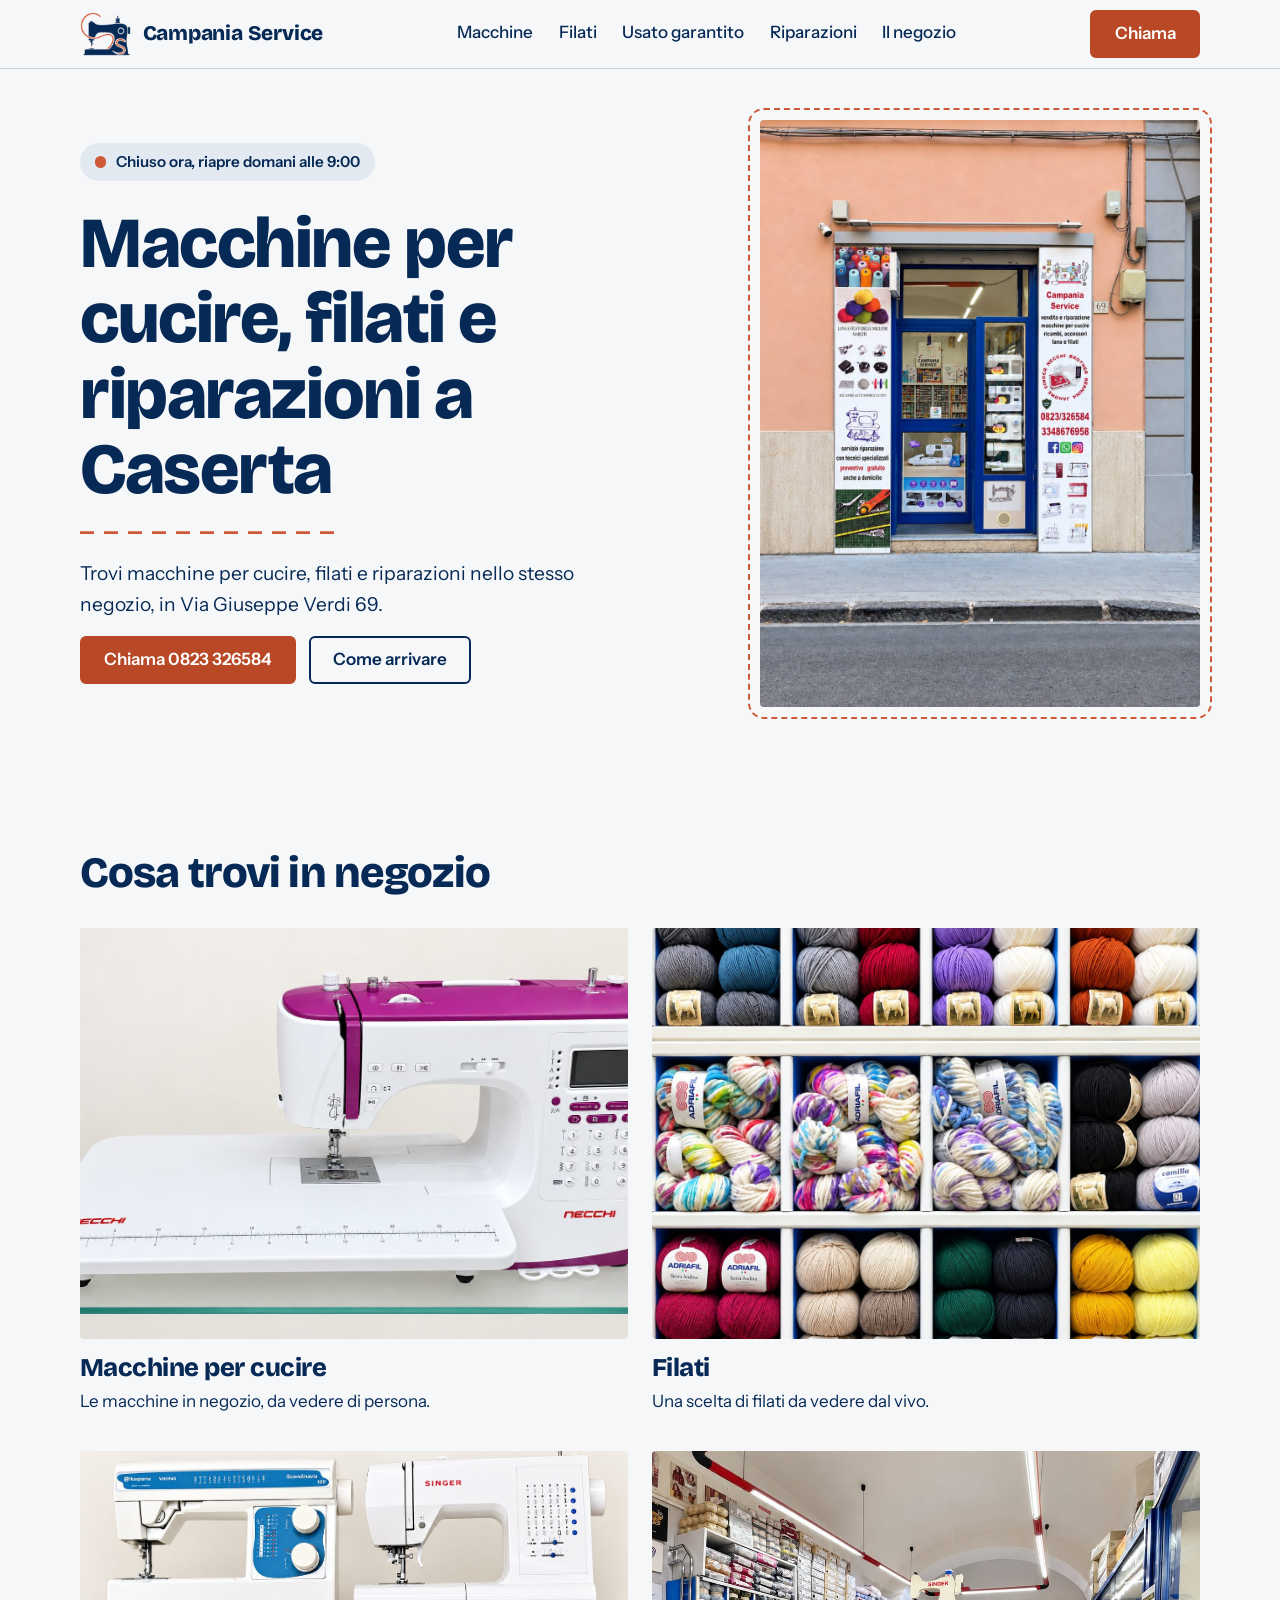
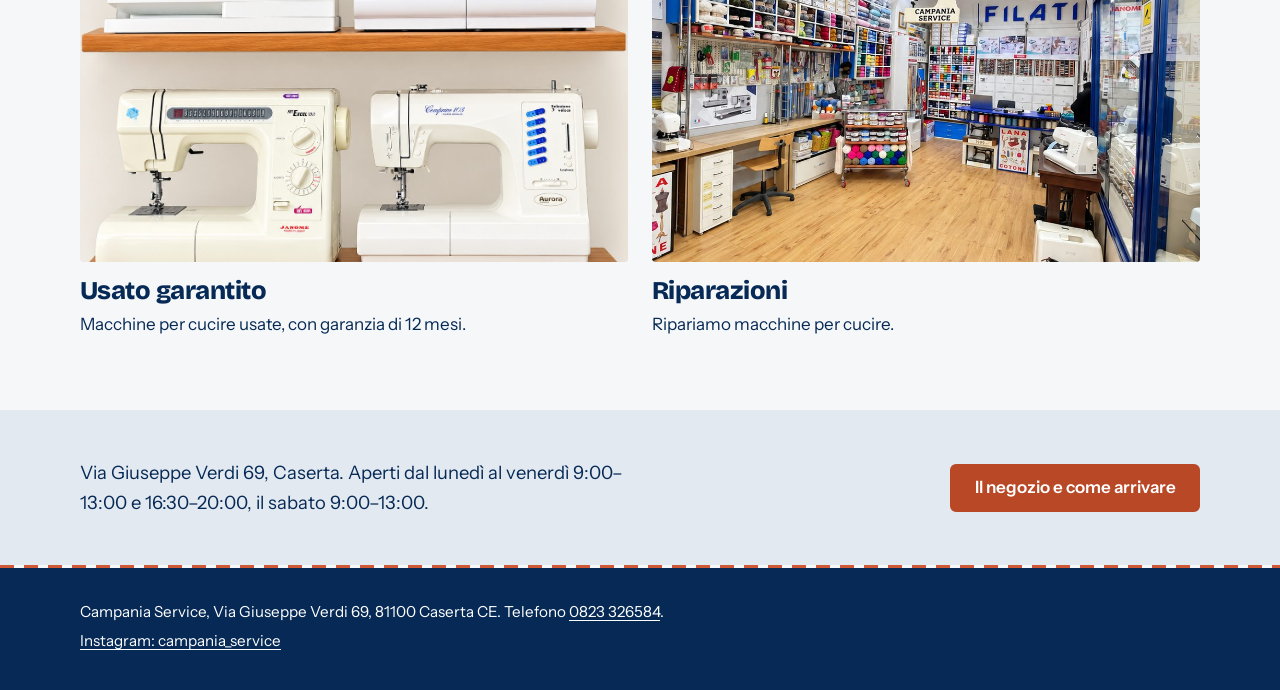
==== index.html @ 892f2e1d "Add files via upload" ====
<!DOCTYPE html>
<html lang="it">
<head>
<meta charset="utf-8">
<meta name="viewport" content="width=device-width, initial-scale=1">
<title>Campania Service | Macchine per cucire, filati e riparazioni a Caserta</title>
<meta name="description" content="Campania Service a Caserta: macchine per cucire, usato garantito, filati e riparazioni. Via Giuseppe Verdi 69. Telefono 0823 326584.">
<meta property="og:type" content="website">
<meta property="og:locale" content="it_IT">
<meta property="og:title" content="Campania Service | Macchine per cucire, filati e riparazioni a Caserta">
<meta property="og:description" content="Macchine per cucire, usato garantito, filati e riparazioni in Via Giuseppe Verdi 69, Caserta.">
<meta name="theme-color" content="#062A55">
<link rel="icon" type="image/png" href="images/favicon.png">
<link rel="apple-touch-icon" href="images/apple-touch-icon.png">
<link rel="preconnect" href="https://fonts.googleapis.com">
<link rel="preconnect" href="https://fonts.gstatic.com" crossorigin>
<link href="https://fonts.googleapis.com/css2?family=Bricolage+Grotesque:opsz,wght@12..96,600;12..96,800&family=Instrument+Sans:wght@400;500;600&display=swap" rel="stylesheet">
<link rel="stylesheet" href="style.css">
<script type="application/ld+json">
{
  "@context": "https://schema.org",
  "@type": "LocalBusiness",
  "name": "Campania Service",
  "description": "Negozio di macchine per cucire, usato garantito, filati e riparazioni a Caserta.",
  "telephone": "+390823326584",
  "address": {
    "@type": "PostalAddress",
    "streetAddress": "Via Giuseppe Verdi, 69",
    "postalCode": "81100",
    "addressLocality": "Caserta",
    "addressRegion": "CE",
    "addressCountry": "IT"
  },
  "sameAs": ["https://instagram.com/campania_service"],
  "openingHoursSpecification": [
    {"@type": "OpeningHoursSpecification", "dayOfWeek": ["Monday","Tuesday","Wednesday","Thursday","Friday"], "opens": "09:00", "closes": "13:00"},
    {"@type": "OpeningHoursSpecification", "dayOfWeek": ["Monday","Tuesday","Wednesday","Thursday","Friday"], "opens": "16:30", "closes": "20:00"},
    {"@type": "OpeningHoursSpecification", "dayOfWeek": "Saturday", "opens": "09:00", "closes": "13:00"}
  ]
}
</script>
</head>

<body>
<a class="skip" href="#contenuto">Vai al contenuto</a>

<header>
  <div class="wrap bar">
    <a class="brand" href="index.html"><img class="brand-mark" src="images/logo-simbolo-header.png" alt="" width="140" height="120"><span>Campania Service</span></a>
    <nav aria-label="Menu principale">
      <a href="macchine.html">Macchine</a>
      <a href="filati.html">Filati</a>
      <a href="usato-garantito.html">Usato garantito</a>
      <a href="riparazioni.html">Riparazioni</a>
      <a href="il-negozio.html">Il negozio</a>
    </nav>
    <a class="btn primary" href="tel:+390823326584">Chiama</a>
  </div>
</header>

<main id="contenuto">

  <section class="hero">
    <div class="wrap">
      <div>
        <p class="status" id="status" data-state="unknown">Controllo gli orari</p>
        <h1>Macchine per cucire, filati e riparazioni a Caserta</h1>
        <div class="stitch draw" aria-hidden="true"></div>
        <p class="lead">Trovi macchine per cucire, filati e riparazioni nello stesso negozio, in Via Giuseppe Verdi 69.</p>
        <div class="btns">
          <a class="btn primary" href="tel:+390823326584">Chiama 0823 326584</a>
          <a class="btn" href="https://www.google.com/maps/search/?api=1&query=Campania%20Service%20Via%20Giuseppe%20Verdi%2069%2081100%20Caserta%20CE" target="_blank" rel="noopener">Come arrivare</a>
        </div>
      </div>
      <div class="frame">
        <img src="images/facciata.jpg" alt="Facciata del negozio Campania Service in Via Giuseppe Verdi 69, a Caserta" width="1050" height="1400" fetchpriority="high">
      </div>
    </div>
  </section>

  <section class="home-sec">
    <div class="wrap">
      <h2>Cosa trovi in negozio</h2>
      <div class="tiles">
        <a class="tile" href="macchine.html">
          <span class="frame"><img src="images/macchine-1.jpg" alt="Macchina per cucire Necchi viola" width="1400" height="883" loading="lazy"></span>
          <h3>Macchine per cucire</h3>
          <p>Le macchine in negozio, da vedere di persona.</p>
        </a>
        <a class="tile" href="filati.html">
          <span class="frame"><img src="images/filati-1.jpg" alt="Gomitoli di lana colorati" width="1254" height="1254" loading="lazy"></span>
          <h3>Filati</h3>
          <p>Una scelta di filati da vedere dal vivo.</p>
        </a>
        <a class="tile" href="usato-garantito.html">
          <span class="frame"><img src="images/usato-1.jpg" alt="Macchine per cucire usate garantite" width="1289" height="1221" loading="lazy"></span>
          <h3>Usato garantito</h3>
          <p>Macchine per cucire usate, con garanzia di 12 mesi.</p>
        </a>
        <a class="tile" href="riparazioni.html">
          <span class="frame"><img src="images/interno-1.jpg" alt="Interno del negozio" width="1050" height="1400" style="object-position:center 45%" loading="lazy"></span>
          <h3>Riparazioni</h3>
          <p>Ripariamo macchine per cucire.</p>
        </a>
      </div>
    </div>
  </section>

  <section class="band">
    <div class="wrap">
      <p>Via Giuseppe Verdi 69, Caserta. Aperti dal lunedì al venerdì 9:00–13:00 e 16:30–20:00, il sabato 9:00–13:00.</p>
      <a class="btn primary" href="il-negozio.html">Il negozio e come arrivare</a>
    </div>
  </section>

</main>

<div class="stitch" aria-hidden="true"></div>
<footer>
  <div class="wrap">
    <p>Campania Service, Via Giuseppe Verdi 69, 81100 Caserta CE. Telefono <a href="tel:+390823326584">0823 326584</a>.</p>
    <p><a href="https://instagram.com/campania_service" target="_blank" rel="noopener">Instagram: campania_service</a></p>
  </div>
</footer>

<script src="script.js"></script>
</body>
</html>
---- style.css ----
:root{
  --ink:#062A55; --paper:#F6F7F9; --mist:#E3E9F1; --denim:#3E5C86; --thread:#CF5936; --thread-strong:#B84826;
  --line:rgba(6,42,85,.18);
  --display:"Bricolage Grotesque","Arial Narrow",system-ui,sans-serif;
  --body:"Instrument Sans",system-ui,-apple-system,"Segoe UI",sans-serif;
}
*{box-sizing:border-box}
[hidden]{display:none!important}
html{scroll-behavior:smooth}
body{margin:0;background:var(--paper);color:var(--ink);font:400 1.0625rem/1.6 var(--body)}
img{display:block;max-width:100%}
a{color:inherit}
h1,h2,h3{font-family:var(--display);font-weight:800;line-height:1.05;letter-spacing:-.02em;margin:0}
p{margin:0 0 1rem}
.wrap{width:min(1120px,100% - 2.5rem);margin-inline:auto}
.sr{position:absolute;width:1px;height:1px;overflow:hidden;clip:rect(0 0 0 0);white-space:nowrap}
:focus-visible{outline:3px solid var(--thread);outline-offset:3px}
.skip{position:absolute;left:1rem;top:-4rem;background:var(--ink);color:#fff;padding:.6rem 1rem;z-index:20}
.skip:focus{top:1rem}

/* punto cucito: motivo ricorrente */
.stitch{height:3px;background:repeating-linear-gradient(90deg,var(--thread) 0 14px,transparent 14px 24px)}
.draw{clip-path:inset(0 100% 0 0);animation:draw 1.2s .25s ease-out forwards}
@keyframes draw{to{clip-path:inset(0 0 0 0)}}

/* header e menu */
header{position:sticky;top:0;z-index:10;background:rgba(246,247,249,.95);backdrop-filter:blur(6px);border-bottom:1px solid var(--line)}
.bar{display:flex;align-items:center;justify-content:space-between;gap:1rem;min-height:68px}
.brand{display:inline-flex;align-items:center;gap:.7rem;font-family:var(--display);font-weight:800;font-size:1.3rem;letter-spacing:-.01em;text-decoration:none}
.brand-mark{height:44px;width:auto}
nav{display:flex;gap:1.6rem;font-weight:500}
nav a{text-decoration:none;padding:.4rem 0;border-bottom:2px solid transparent}
nav a:hover,nav a[aria-current="page"]{border-color:var(--thread)}

/* bottoni */
.btn{display:inline-flex;align-items:center;justify-content:center;min-height:48px;padding:0 1.4rem;border-radius:6px;font-weight:600;text-decoration:none;border:2px solid var(--ink);background:transparent;color:inherit;transition:background .15s,color .15s}
.btn:hover{background:var(--ink);color:#fff}
.btn.primary{background:var(--thread-strong);border-color:var(--thread-strong);color:#fff}
.btn.primary:hover{background:#8F3319;border-color:#8F3319}
.dark .btn{border-color:#fff}
.dark .btn:hover{background:#fff;color:var(--ink)}
.dark .btn.primary{background:var(--thread-strong);border-color:var(--thread-strong);color:#fff}
.dark .btn.primary:hover{background:#fff;border-color:#fff;color:var(--ink)}
.btns{display:flex;flex-wrap:wrap;gap:.8rem}

/* cornici foto */
.frame{position:relative;display:block;width:100%;aspect-ratio:4/3;overflow:hidden;background:var(--mist);border-radius:4px}
.frame img{position:absolute;inset:0;width:100%;height:100%;object-fit:cover}
button.frame{border:0;padding:0;cursor:zoom-in;font:inherit}
.dark .frame{background:#123A66}

/* titolo di pagina */
.page-title{padding:3.2rem 0 2rem}
.page-title h1{font-size:clamp(2.3rem,5.2vw,3.8rem)}
.page-title .stitch{width:min(260px,60%);margin:1.4rem 0}
.page-title p{max-width:38rem;font-size:1.15rem}

/* gallerie */
.gal{display:grid;grid-template-columns:repeat(auto-fill,minmax(280px,1fr));gap:1rem}
.gal.two{grid-template-columns:repeat(2,1fr)}
.gallery-sec{padding:0 0 4.5rem}
.dark{background:var(--ink);color:#fff}
.dark .page-title{padding-top:3.2rem}
.dark .gallery-sec{padding-bottom:4.5rem}

/* fascia con invito all'azione */
.band{background:var(--mist);padding:3rem 0}
.band .wrap{display:flex;flex-wrap:wrap;align-items:center;justify-content:space-between;gap:1.5rem 3rem}
.band p{max-width:36rem;margin:0;font-size:1.15rem}

/* home */
.hero{padding:3.2rem 0 4.5rem}
.hero .wrap{display:grid;grid-template-columns:1.05fr .95fr;gap:3.5rem;align-items:center}
.hero h1{font-size:clamp(2.5rem,5.6vw,4.5rem)}
.hero .stitch{width:min(260px,60%);margin:1.5rem 0}
.hero p.lead{font-size:1.2rem;max-width:34rem}
.hero .frame{outline:2px dashed var(--thread);outline-offset:10px;aspect-ratio:3/4;max-width:440px;justify-self:end}
.status{display:inline-flex;align-items:center;gap:.6rem;padding:.4rem .95rem;border-radius:999px;background:var(--mist);font-weight:600;font-size:.95rem;margin-bottom:1.6rem}
.status::before{content:"";width:.7rem;height:.7rem;border-radius:50%;background:var(--denim)}
.status[data-state="open"]::before{background:#1E7F4F}
.status[data-state="closed"]::before{background:var(--thread)}
.home-sec{padding:4.5rem 0}
.home-sec h2{font-size:clamp(1.9rem,3.6vw,2.7rem);margin-bottom:2rem}
.tiles{display:grid;grid-template-columns:repeat(2,1fr);gap:2.2rem 1.5rem}
.tile{display:block;text-decoration:none}
.tile h3{font-size:1.6rem;margin:1rem 0 .4rem}
.tile p{margin:0;max-width:30rem}
.tile:hover h3{text-decoration:underline;text-decoration-color:var(--thread);text-decoration-thickness:3px;text-underline-offset:5px}

/* testo semplice (riparazioni) */
.text-sec{padding:0 0 4.5rem}
.facts{max-width:38rem;margin:0 0 2rem;padding:0;list-style:none;border-top:1px dashed var(--line)}
.facts li{padding:.8rem 0;border-bottom:1px dashed var(--line)}

/* contatti */
.contact{display:grid;grid-template-columns:1fr 1fr;gap:3rem;align-items:start;padding:3.5rem 0 4.5rem}
.contact h2{font-size:clamp(1.9rem,3.6vw,2.5rem);margin-bottom:1.2rem}
address{font-style:normal;margin-bottom:1.2rem}
.hours{border-collapse:collapse;width:100%;max-width:26rem;margin-bottom:1.6rem}
.hours th,.hours td{text-align:left;padding:.55rem 0;border-bottom:1px dashed var(--line);font-weight:400;vertical-align:top}
.hours th{width:7.5rem}
.hours tr.today th,.hours tr.today td{font-weight:600}
.map{width:100%;height:100%;min-height:340px;border:0;border-radius:4px;background:var(--mist)}

footer{background:var(--ink);color:#fff;padding:2rem 0;font-size:.95rem}
footer p{margin:0 0 .3rem}
footer a{text-underline-offset:3px}

/* foto ingrandita */
dialog{border:0;padding:0;background:transparent;max-width:min(96vw,1100px);overflow:visible}
dialog::backdrop{background:rgba(10,18,30,.9)}
dialog img{max-height:84vh;width:auto;margin:0 auto;border-radius:4px}
dialog .x{display:block;margin:0 0 .6rem auto;min-height:44px;padding:0 1.1rem;border:2px solid #fff;border-radius:6px;background:transparent;color:#fff;font:600 1rem var(--body);cursor:pointer}
dialog .x:hover{background:#fff;color:var(--ink)}

@media (max-width:900px){
  .hero .frame{justify-self:center;width:min(100%,440px)}
  .bar{flex-wrap:wrap;gap:.2rem 1rem;padding:.6rem 0 0}
  .brand{order:1;font-size:1.15rem;gap:.55rem}
  .brand-mark{height:38px}
  .bar > .btn{order:2;margin-left:auto;min-height:42px;padding:0 1.1rem}
  nav{order:3;width:100%;gap:1.3rem;overflow-x:auto;white-space:nowrap;padding-bottom:.2rem}
  .hero .wrap,.contact{grid-template-columns:1fr}
  .hero .wrap{gap:2.5rem}
  .hero{padding-top:2rem}
  .home-sec{padding:3.2rem 0}
  .page-title{padding-top:2.2rem}
  .contact{padding:2.5rem 0 3.2rem}
}
@media (max-width:620px){
  .tiles{grid-template-columns:1fr}
  .gal{grid-template-columns:repeat(2,1fr);gap:.7rem}
  .gal.two{grid-template-columns:1fr}
  .btns .btn{width:100%}
}
@media (prefers-reduced-motion:reduce){
  html{scroll-behavior:auto}
  .draw{animation:none;clip-path:none}
}

/* gallerie con foto di forme diverse: si vedono intere, a colonne */
.gal.natural{display:block;columns:3 260px;column-gap:1rem}
.gal.natural .frame{aspect-ratio:auto;margin:0 0 1rem;break-inside:avoid}
.gal.natural .frame img{position:static;height:auto}
.gal.portrait .frame{aspect-ratio:3/4}
@media (max-width:620px){
  .gal.natural{columns:2;column-gap:.7rem}
  .gal.natural .frame{margin-bottom:.7rem}
  .gal.two.portrait{grid-template-columns:repeat(2,1fr);gap:.7rem}
}

/* telefoni stretti: nome e pulsante restano sulla stessa riga */
@media (max-width:430px){
  .brand{font-size:1.02rem;gap:.5rem}
  .brand-mark{height:34px}
  .bar > .btn{padding:0 .9rem}
}

/* due o poche foto grandi, mostrate intere affiancate */
.gal.pair{grid-template-columns:repeat(2,1fr);align-items:start}
.gal.pair .frame{aspect-ratio:auto}
.gal.pair .frame img{position:static;height:auto}
@media (max-width:620px){
  .gal.pair{grid-template-columns:1fr}
}
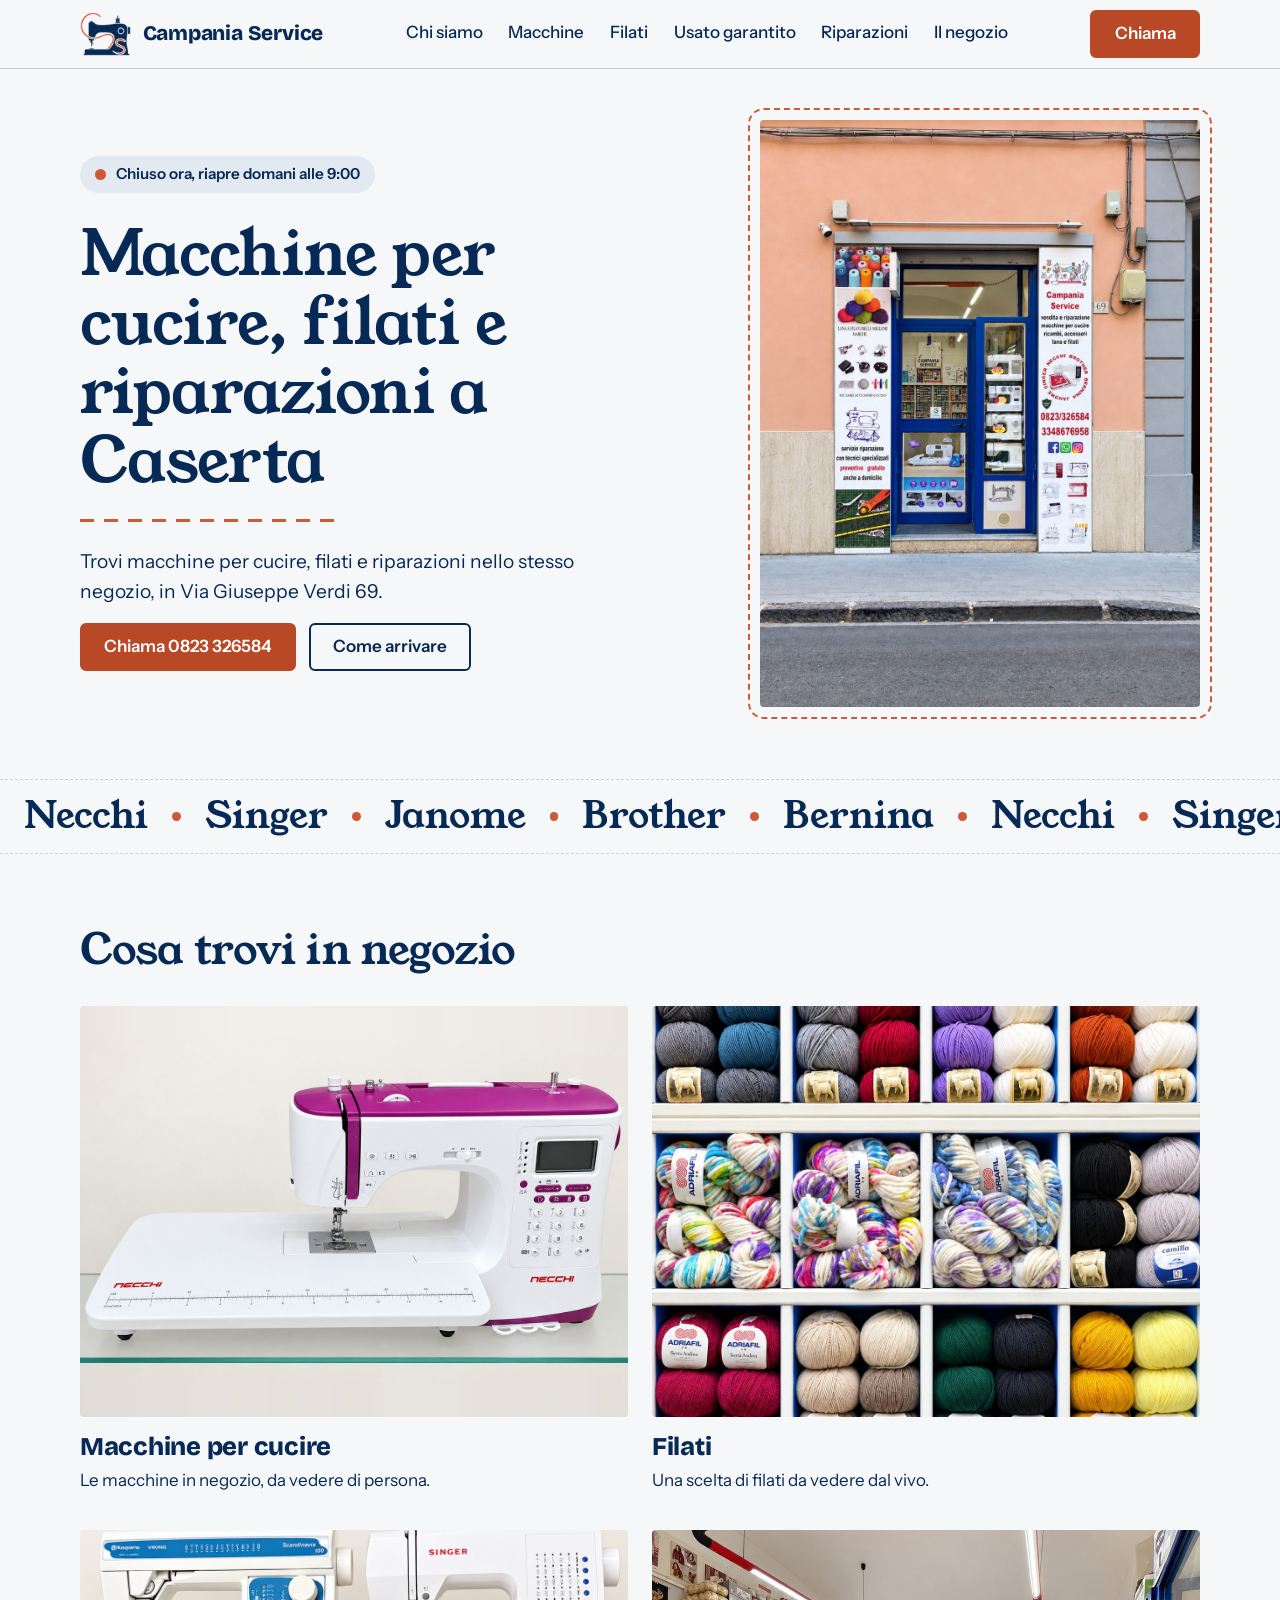
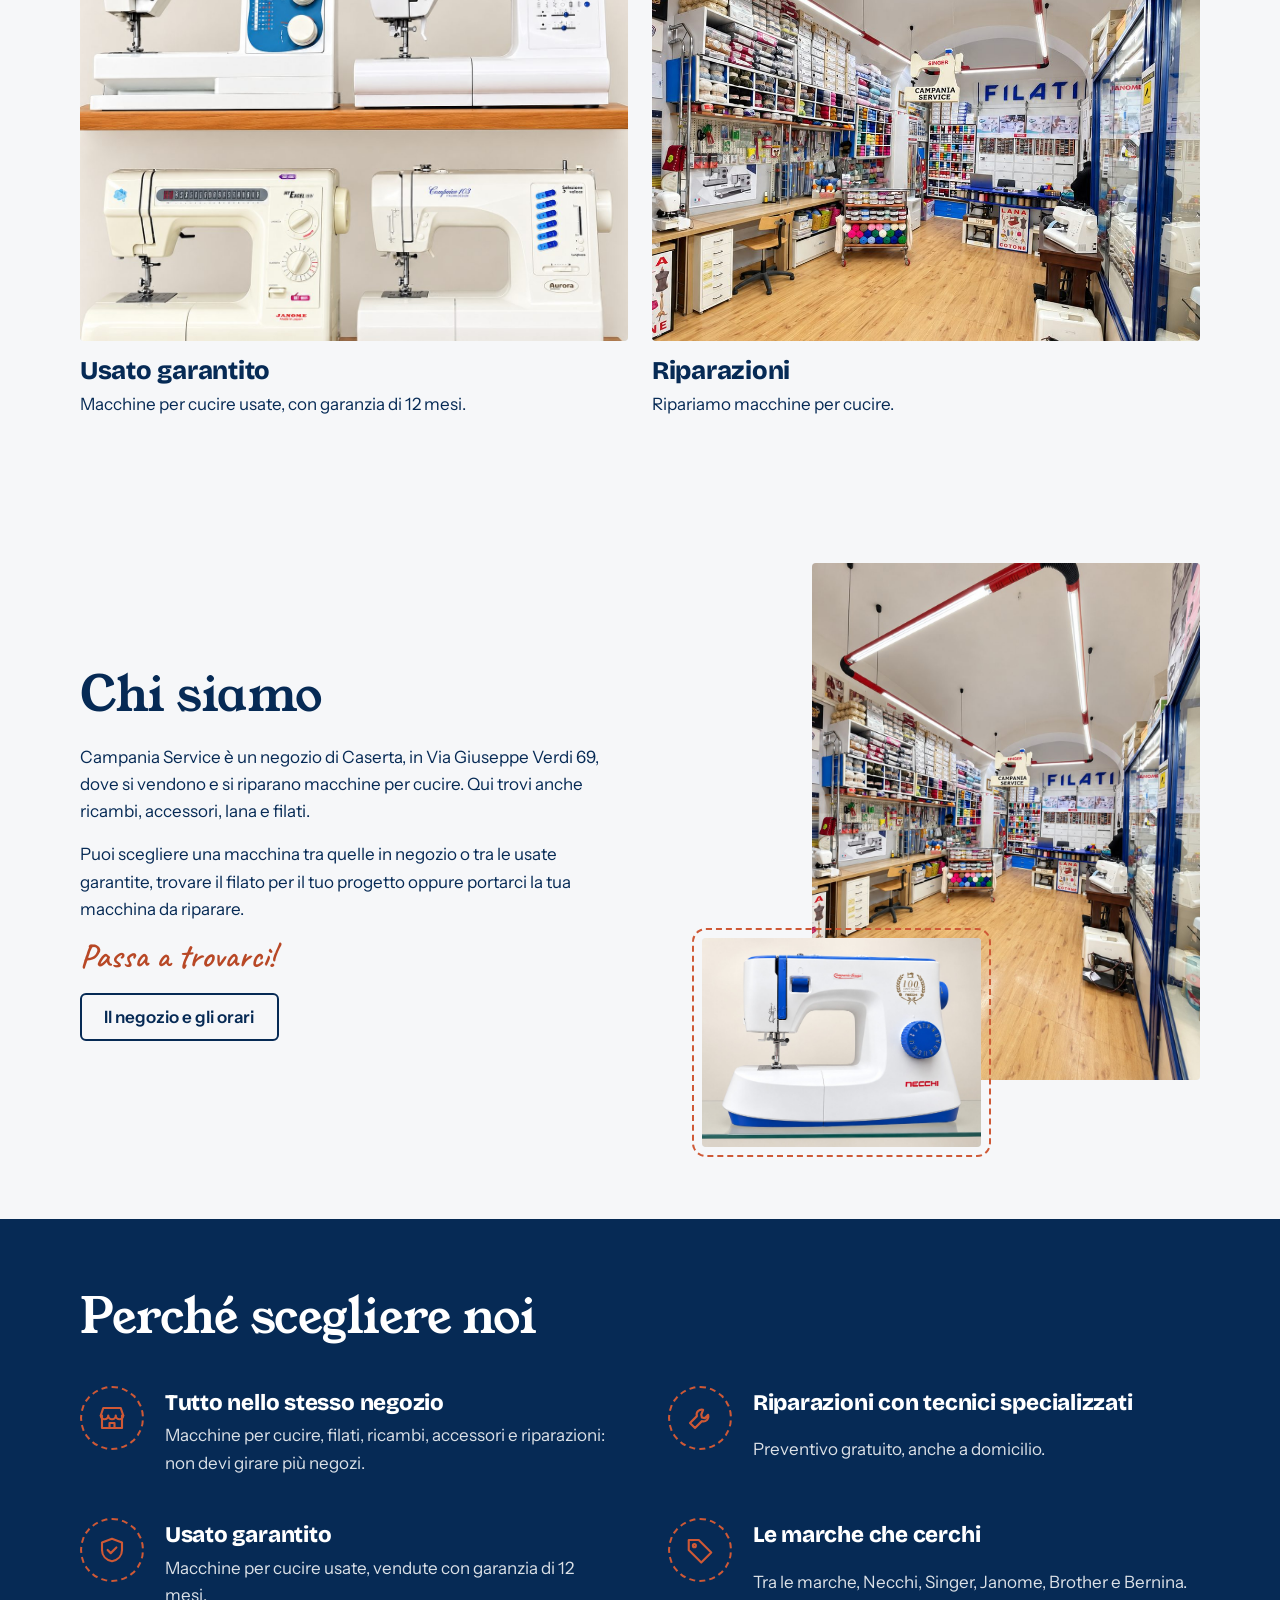
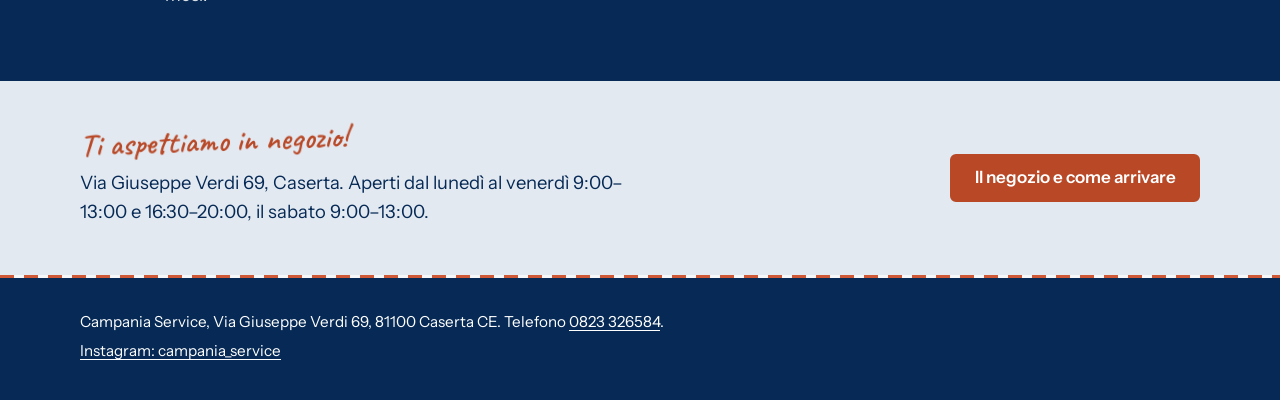
==== commit fd9339c7: "Add files via upload" ====
--- a/index.html
+++ b/index.html
@@ -14,7 +14,8 @@
 <link rel="apple-touch-icon" href="images/apple-touch-icon.png">
 <link rel="preconnect" href="https://fonts.googleapis.com">
 <link rel="preconnect" href="https://fonts.gstatic.com" crossorigin>
-<link href="https://fonts.googleapis.com/css2?family=Bricolage+Grotesque:opsz,wght@12..96,600;12..96,800&family=Instrument+Sans:wght@400;500;600&display=swap" rel="stylesheet">
+<link href="https://fonts.googleapis.com/css2?family=Bricolage+Grotesque:opsz,wght@12..96,600;12..96,800&family=Caveat:wght@600&family=Instrument+Sans:wght@400;500;600&family=Young+Serif&display=swap" rel="stylesheet">
+<script>document.documentElement.className+=' js';setTimeout(function(){if(!window.__ok)document.documentElement.classList.remove('js')},3500)</script>
 <link rel="stylesheet" href="style.css">
 <script type="application/ld+json">
 {
@@ -48,6 +49,7 @@
   <div class="wrap bar">
     <a class="brand" href="index.html"><img class="brand-mark" src="images/logo-simbolo-header.png" alt="" width="140" height="120"><span>Campania Service</span></a>
     <nav aria-label="Menu principale">
+      <a href="index.html#chi-siamo">Chi siamo</a>
       <a href="macchine.html">Macchine</a>
       <a href="filati.html">Filati</a>
       <a href="usato-garantito.html">Usato garantito</a>
@@ -72,43 +74,97 @@
           <a class="btn" href="https://www.google.com/maps/search/?api=1&query=Campania%20Service%20Via%20Giuseppe%20Verdi%2069%2081100%20Caserta%20CE" target="_blank" rel="noopener">Come arrivare</a>
         </div>
       </div>
-      <div class="frame">
+      <div class="frame rv">
         <img src="images/facciata.jpg" alt="Facciata del negozio Campania Service in Via Giuseppe Verdi 69, a Caserta" width="1050" height="1400" fetchpriority="high">
       </div>
     </div>
   </section>
 
+  <div class="ticker" role="img" aria-label="Marche: Necchi, Singer, Janome, Brother, Bernina">
+    <div class="ticker-track" aria-hidden="true">
+      <div class="ticker-set"><span>Necchi</span><i></i><span>Singer</span><i></i><span>Janome</span><i></i><span>Brother</span><i></i><span>Bernina</span><i></i><span class="rep">Necchi</span><i class="rep"></i><span class="rep">Singer</span><i class="rep"></i><span class="rep">Janome</span><i class="rep"></i><span class="rep">Brother</span><i class="rep"></i><span class="rep">Bernina</span><i class="rep"></i></div>
+      <div class="ticker-set"><span>Necchi</span><i></i><span>Singer</span><i></i><span>Janome</span><i></i><span>Brother</span><i></i><span>Bernina</span><i></i><span class="rep">Necchi</span><i class="rep"></i><span class="rep">Singer</span><i class="rep"></i><span class="rep">Janome</span><i class="rep"></i><span class="rep">Brother</span><i class="rep"></i><span class="rep">Bernina</span><i class="rep"></i></div>
+    </div>
+  </div>
+
   <section class="home-sec">
     <div class="wrap">
-      <h2>Cosa trovi in negozio</h2>
+      <h2 class="fx">Cosa trovi in negozio</h2>
       <div class="tiles">
         <a class="tile" href="macchine.html">
-          <span class="frame"><img src="images/macchine-1.jpg" alt="Macchina per cucire Necchi viola" width="1400" height="883" loading="lazy"></span>
-          <h3>Macchine per cucire</h3>
-          <p>Le macchine in negozio, da vedere di persona.</p>
+          <span class="frame rv"><img src="images/macchine-1.jpg" alt="Macchina per cucire Necchi viola" width="1400" height="883" loading="lazy"></span>
+          <h3 class="fx">Macchine per cucire</h3>
+          <p class="fx">Le macchine in negozio, da vedere di persona.</p>
         </a>
         <a class="tile" href="filati.html">
-          <span class="frame"><img src="images/filati-1.jpg" alt="Gomitoli di lana colorati" width="1254" height="1254" loading="lazy"></span>
-          <h3>Filati</h3>
-          <p>Una scelta di filati da vedere dal vivo.</p>
+          <span class="frame rv"><img src="images/filati-1.jpg" alt="Gomitoli di lana colorati" width="1254" height="1254" loading="lazy"></span>
+          <h3 class="fx">Filati</h3>
+          <p class="fx">Una scelta di filati da vedere dal vivo.</p>
         </a>
         <a class="tile" href="usato-garantito.html">
-          <span class="frame"><img src="images/usato-1.jpg" alt="Macchine per cucire usate garantite" width="1289" height="1221" loading="lazy"></span>
-          <h3>Usato garantito</h3>
-          <p>Macchine per cucire usate, con garanzia di 12 mesi.</p>
+          <span class="frame rv"><img src="images/usato-1.jpg" alt="Macchine per cucire usate garantite" width="1289" height="1221" loading="lazy"></span>
+          <h3 class="fx">Usato garantito</h3>
+          <p class="fx">Macchine per cucire usate, con garanzia di 12 mesi.</p>
         </a>
         <a class="tile" href="riparazioni.html">
-          <span class="frame"><img src="images/interno-1.jpg" alt="Interno del negozio" width="1050" height="1400" style="object-position:center 45%" loading="lazy"></span>
-          <h3>Riparazioni</h3>
-          <p>Ripariamo macchine per cucire.</p>
+          <span class="frame rv"><img src="images/interno-1.jpg" alt="Interno del negozio" width="1050" height="1400" style="object-position:center 45%" loading="lazy"></span>
+          <h3 class="fx">Riparazioni</h3>
+          <p class="fx">Ripariamo macchine per cucire.</p>
         </a>
       </div>
     </div>
   </section>
 
+  <section class="about" id="chi-siamo">
+    <div class="wrap about-grid">
+      <div class="about-text">
+        <h2 class="fx">Chi siamo</h2>
+        <p class="fx">Campania Service è un negozio di Caserta, in Via Giuseppe Verdi 69, dove si vendono e si riparano macchine per cucire. Qui trovi anche ricambi, accessori, lana e filati.</p>
+        <p class="fx">Puoi scegliere una macchina tra quelle in negozio o tra le usate garantite, trovare il filato per il tuo progetto oppure portarci la tua macchina da riparare.</p>
+        <p class="hand fx">Passa a trovarci!</p>
+        <div class="btns fx"><a class="btn" href="il-negozio.html">Il negozio e gli orari</a></div>
+      </div>
+      <div class="about-photos">
+        <div class="frame rv about-main"><img src="images/interno-1.jpg" alt="Interno del negozio: scaffali di lana e filati, macchine per cucire in vetrina" width="1050" height="1400" loading="lazy"></div>
+        <div class="frame rv about-side"><img src="images/macchine-10.jpg" alt="Macchina per cucire Necchi blu, edizione 100 anniversario" width="1400" height="1050" loading="lazy"></div>
+      </div>
+    </div>
+  </section>
+
+  <section class="why dark" id="perche">
+    <div class="wrap">
+      <h2 class="fx">Perché scegliere noi</h2>
+      <div class="why-grid">
+        <article class="why-item fx">
+          <span class="ico"><svg viewBox="0 0 24 24" aria-hidden="true"><path d="M4 10v10h16V10"/><path d="M3 10l2-6h14l2 6"/><path d="M3 10c0 1.7 1.3 3 3 3s3-1.3 3-3c0 1.7 1.3 3 3 3s3-1.3 3-3c0 1.7 1.3 3 3 3s3-1.3 3-3"/><path d="M10 20v-4h4v4"/></svg></span>
+          <h3>Tutto nello stesso negozio</h3>
+          <p>Macchine per cucire, filati, ricambi, accessori e riparazioni: non devi girare più negozi.</p>
+        </article>
+        <article class="why-item fx">
+          <span class="ico"><svg viewBox="0 0 24 24" aria-hidden="true"><path d="M14.5 5.5a4 4 0 00-5 5L4 16l4 4 5.5-5.5a4 4 0 005-5l-2.6 2.6-2.4-.5-.5-2.4z"/></svg></span>
+          <h3>Riparazioni con tecnici specializzati</h3>
+          <p>Preventivo gratuito, anche a domicilio.</p>
+        </article>
+        <article class="why-item fx">
+          <span class="ico"><svg viewBox="0 0 24 24" aria-hidden="true"><path d="M12 3l8 3v6c0 4.5-3.2 8-8 9-4.8-1-8-4.5-8-9V6z"/><path d="M8.5 12l2.5 2.5 4.5-4.5"/></svg></span>
+          <h3>Usato garantito</h3>
+          <p>Macchine per cucire usate, vendute con garanzia di 12 mesi.</p>
+        </article>
+        <article class="why-item fx">
+          <span class="ico"><svg viewBox="0 0 24 24" aria-hidden="true"><path d="M3 12V4h8l10 10-8 8z"/><circle cx="7.5" cy="8.5" r="1.2"/></svg></span>
+          <h3>Le marche che cerchi</h3>
+          <p>Tra le marche, Necchi, Singer, Janome, Brother e Bernina.</p>
+        </article>
+      </div>
+    </div>
+  </section>
+
   <section class="band">
-    <div class="wrap">
-      <p>Via Giuseppe Verdi 69, Caserta. Aperti dal lunedì al venerdì 9:00–13:00 e 16:30–20:00, il sabato 9:00–13:00.</p>
+    <div class="wrap fx">
+      <div>
+        <p class="hand">Ti aspettiamo in negozio!</p>
+        <p>Via Giuseppe Verdi 69, Caserta. Aperti dal lunedì al venerdì 9:00–13:00 e 16:30–20:00, il sabato 9:00–13:00.</p>
+      </div>
       <a class="btn primary" href="il-negozio.html">Il negozio e come arrivare</a>
     </div>
   </section>
--- a/style.css
+++ b/style.css
@@ -1,16 +1,19 @@
 :root{
   --ink:#062A55; --paper:#F6F7F9; --mist:#E3E9F1; --denim:#3E5C86; --thread:#CF5936; --thread-strong:#B84826;
   --line:rgba(6,42,85,.18);
-  --display:"Bricolage Grotesque","Arial Narrow",system-ui,sans-serif;
+  --display:"Young Serif",Georgia,"Times New Roman",serif;
+  --head:"Bricolage Grotesque","Arial Narrow",system-ui,sans-serif;
+  --hand:"Caveat","Segoe Script","Bradley Hand",cursive;
   --body:"Instrument Sans",system-ui,-apple-system,"Segoe UI",sans-serif;
 }
 *{box-sizing:border-box}
 [hidden]{display:none!important}
-html{scroll-behavior:smooth}
+html{scroll-behavior:smooth;scroll-padding-top:84px}
 body{margin:0;background:var(--paper);color:var(--ink);font:400 1.0625rem/1.6 var(--body)}
 img{display:block;max-width:100%}
 a{color:inherit}
-h1,h2,h3{font-family:var(--display);font-weight:800;line-height:1.05;letter-spacing:-.02em;margin:0}
+h1,h2{font-family:var(--display);font-weight:400;line-height:1.1;letter-spacing:-.01em;margin:0}
+h3{font-family:var(--head);font-weight:800;line-height:1.1;letter-spacing:-.01em;margin:0}
 p{margin:0 0 1rem}
 .wrap{width:min(1120px,100% - 2.5rem);margin-inline:auto}
 .sr{position:absolute;width:1px;height:1px;overflow:hidden;clip:rect(0 0 0 0);white-space:nowrap}
@@ -26,7 +29,7 @@
 /* header e menu */
 header{position:sticky;top:0;z-index:10;background:rgba(246,247,249,.95);backdrop-filter:blur(6px);border-bottom:1px solid var(--line)}
 .bar{display:flex;align-items:center;justify-content:space-between;gap:1rem;min-height:68px}
-.brand{display:inline-flex;align-items:center;gap:.7rem;font-family:var(--display);font-weight:800;font-size:1.3rem;letter-spacing:-.01em;text-decoration:none}
+.brand{display:inline-flex;align-items:center;gap:.7rem;font-family:var(--head);font-weight:800;font-size:1.3rem;letter-spacing:-.01em;text-decoration:none}
 .brand-mark{height:44px;width:auto}
 nav{display:flex;gap:1.6rem;font-weight:500}
 nav a{text-decoration:none;padding:.4rem 0;border-bottom:2px solid transparent}
@@ -51,7 +54,7 @@
 
 /* titolo di pagina */
 .page-title{padding:3.2rem 0 2rem}
-.page-title h1{font-size:clamp(2.3rem,5.2vw,3.8rem)}
+.page-title h1{font-size:clamp(2.2rem,4.6vw,3.5rem)}
 .page-title .stitch{width:min(260px,60%);margin:1.4rem 0}
 .page-title p{max-width:38rem;font-size:1.15rem}
 
@@ -71,7 +74,7 @@
 /* home */
 .hero{padding:3.2rem 0 4.5rem}
 .hero .wrap{display:grid;grid-template-columns:1.05fr .95fr;gap:3.5rem;align-items:center}
-.hero h1{font-size:clamp(2.5rem,5.6vw,4.5rem)}
+.hero h1{font-size:clamp(2.4rem,4.9vw,4.1rem)}
 .hero .stitch{width:min(260px,60%);margin:1.5rem 0}
 .hero p.lead{font-size:1.2rem;max-width:34rem}
 .hero .frame{outline:2px dashed var(--thread);outline-offset:10px;aspect-ratio:3/4;max-width:440px;justify-self:end}
@@ -163,3 +166,112 @@
 @media (max-width:620px){
   .gal.pair{grid-template-columns:1fr}
 }
+
+/* cornici uniformi nelle gallerie */
+.gal.square .frame{aspect-ratio:1/1}
+
+/* animazioni leggere: ingrandimento lento della foto e ombra morbida */
+.gal .frame,.tile .frame{transition:box-shadow .35s ease}
+.gal .frame img,.tile .frame img{transition:transform .6s cubic-bezier(.2,.6,.2,1)}
+@media (hover:hover){
+  .gal .frame:hover,.tile:hover .frame{box-shadow:0 14px 26px -16px rgba(6,42,85,.45)}
+  .gal .frame:hover img,.tile:hover .frame img{transform:scale(1.045)}
+  .dark .gal .frame:hover{box-shadow:0 14px 26px -16px rgba(0,0,0,.7)}
+}
+/* sul telefono: piccola risposta mentre il dito è appoggiato */
+.gal .frame:active img,.tile:active .frame img{transform:scale(1.03);transition-duration:.2s}
+.btn:active{transform:translateY(1px)}
+@media (prefers-reduced-motion:reduce){
+  .gal .frame,.tile .frame,.gal .frame img,.tile .frame img{transition:none}
+  .gal .frame:hover img,.tile:hover .frame img,.gal .frame:active img,.tile:active .frame img{transform:none}
+}
+
+/* =========================================================
+   Font: titoli in Young Serif, testi in Instrument Sans,
+   titoletti e nome in Bricolage Grotesque, appunti in Caveat
+   ========================================================= */
+.hand{display:inline-block;font-family:var(--hand);font-weight:600;font-size:2.1rem;line-height:1.05;color:var(--thread-strong);margin:0 0 1.2rem;transform:rotate(-2deg);transform-origin:left center}
+.dark .hand{color:#F4A58A}
+.band p.hand{font-size:2rem;margin:0 0 .3rem;max-width:none}
+
+/* ---------- entrata della pagina (una sola volta, in sequenza) ---------- */
+@keyframes rise{from{opacity:0;transform:translateY(16px)}to{opacity:1;transform:none}}
+.hero .wrap > div:first-child > :not(.stitch),
+.page-title > :not(.stitch){animation:rise .9s cubic-bezier(.2,.6,.2,1) both}
+.hero .wrap > div:first-child > :nth-child(1){animation-delay:.05s}
+.hero .wrap > div:first-child > :nth-child(2){animation-delay:.18s}
+.hero .wrap > div:first-child > :nth-child(4){animation-delay:.5s}
+.hero .wrap > div:first-child > :nth-child(5){animation-delay:.65s}
+.page-title > :nth-child(1){animation-delay:.05s}
+.page-title > :nth-child(3){animation-delay:.4s}
+.page-title > :nth-child(4){animation-delay:.55s}
+
+/* ---------- comparsa allo scorrimento ---------- */
+/* foto: si aprono dall'alto verso il basso mentre si assestano */
+.js .rv{opacity:0;clip-path:inset(0 0 99.6% 0)}
+.js .rv.in{opacity:1;clip-path:inset(-40px);transition:clip-path 1.1s cubic-bezier(.77,0,.18,1) var(--d,0s),opacity .01s var(--d,0s),box-shadow .35s ease}
+.js .rv.in img{animation:settle 1.5s cubic-bezier(.2,.6,.2,1) var(--d,0s) backwards}
+@keyframes settle{from{transform:scale(1.22)}to{transform:scale(1)}}
+/* testi: salgono di poco e compaiono */
+.js .fx{opacity:0;transform:translateY(16px)}
+.js .fx.in{opacity:1;transform:none;transition:opacity .9s ease var(--d,0s),transform .9s cubic-bezier(.2,.6,.2,1) var(--d,0s)}
+/* linee a punto cucito: si cuciono da sinistra */
+.js .rs{opacity:0;clip-path:inset(0 99.6% 0 0)}
+.js .rs.in{opacity:1;clip-path:inset(0 0 0 0);transition:clip-path 1.5s ease-out,opacity .01s}
+
+/* ---------- fascia con le marche ---------- */
+.ticker{overflow:hidden;border-block:1px dashed var(--line);padding:1.15rem 0}
+.ticker-track{display:flex;width:max-content;animation:tick 50s linear infinite}
+.ticker:hover .ticker-track{animation-play-state:paused}
+.ticker-set{display:flex;align-items:center;flex:none}
+.ticker-set span{font-family:var(--display);font-size:clamp(1.6rem,3vw,2.3rem);line-height:1;padding:0 1.5rem;color:var(--ink)}
+.ticker-set i{flex:none;width:.55rem;height:.55rem;border-radius:50%;background:var(--thread)}
+@keyframes tick{to{transform:translateX(-50%)}}
+
+/* ---------- chi siamo ---------- */
+.about{padding:4.5rem 0}
+.about-grid{display:grid;grid-template-columns:1.05fr .95fr;gap:4.5rem;align-items:center}
+.about h2,.why h2{font-size:clamp(2rem,4vw,3rem);margin-bottom:1.4rem}
+.about-text p{max-width:34rem}
+.about-photos{position:relative;padding-bottom:4.2rem}
+.about-main{width:78%;margin-left:auto;aspect-ratio:3/4}
+.about-side{position:absolute;left:0;bottom:0;width:56%;aspect-ratio:4/3;outline:2px dashed var(--thread);outline-offset:8px;background:var(--mist)}
+
+/* ---------- perché sceglierci / riparazioni ---------- */
+.why{padding:4.5rem 0}
+.why-grid{display:grid;grid-template-columns:repeat(2,1fr);gap:2.6rem 3.5rem;margin-top:2.6rem}
+.why-grid.three{grid-template-columns:repeat(3,1fr);gap:2.4rem;margin-top:0}
+.why.flat{padding-top:0}
+.why-item{display:grid;grid-template-columns:auto 1fr;gap:0 1.3rem;align-items:start}
+.ico{grid-row:span 2;display:grid;place-items:center;width:64px;height:64px;border:2px dashed var(--thread);border-radius:50%}
+.ico svg{width:30px;height:30px;fill:none;stroke:var(--thread);stroke-width:1.7;stroke-linecap:round;stroke-linejoin:round;transition:transform .5s cubic-bezier(.2,.6,.2,1)}
+.why-item h3{font-size:1.4rem;margin:.3rem 0 .45rem}
+.why-item p{margin:0;max-width:30rem}
+.dark .why-item p{color:rgba(255,255,255,.86)}
+@media (hover:hover){
+  .why-item:hover .ico svg{transform:rotate(-9deg) scale(1.12)}
+}
+
+/* ---------- usato: due foto uguali ---------- */
+.gal.pair .frame{aspect-ratio:1/1}
+.gal.pair .frame img{position:absolute;height:100%}
+
+@media (max-width:900px){
+  .about{padding:3.2rem 0}
+  .about-grid{grid-template-columns:1fr;gap:2.8rem}
+  .why{padding:3.2rem 0}
+  .why-grid,.why-grid.three{grid-template-columns:1fr;gap:2rem}
+  .why.flat{padding-top:0}
+}
+@media (max-width:620px){
+  .gal.pair{grid-template-columns:1fr}
+}
+
+/* ---------- chi preferisce meno movimento ---------- */
+@media (prefers-reduced-motion:reduce){
+  .js .rv,.js .rv.in,.js .fx,.js .fx.in,.js .rs,.js .rs.in{clip-path:none;opacity:1;transform:none;transition:none}
+  .js .rv.in img{animation:none}
+  .hero .wrap > div:first-child > *,.page-title > *{animation:none}
+  .ticker-track{animation:none;width:auto;justify-content:center}
+  .ticker-set + .ticker-set,.ticker .rep{display:none}
+}
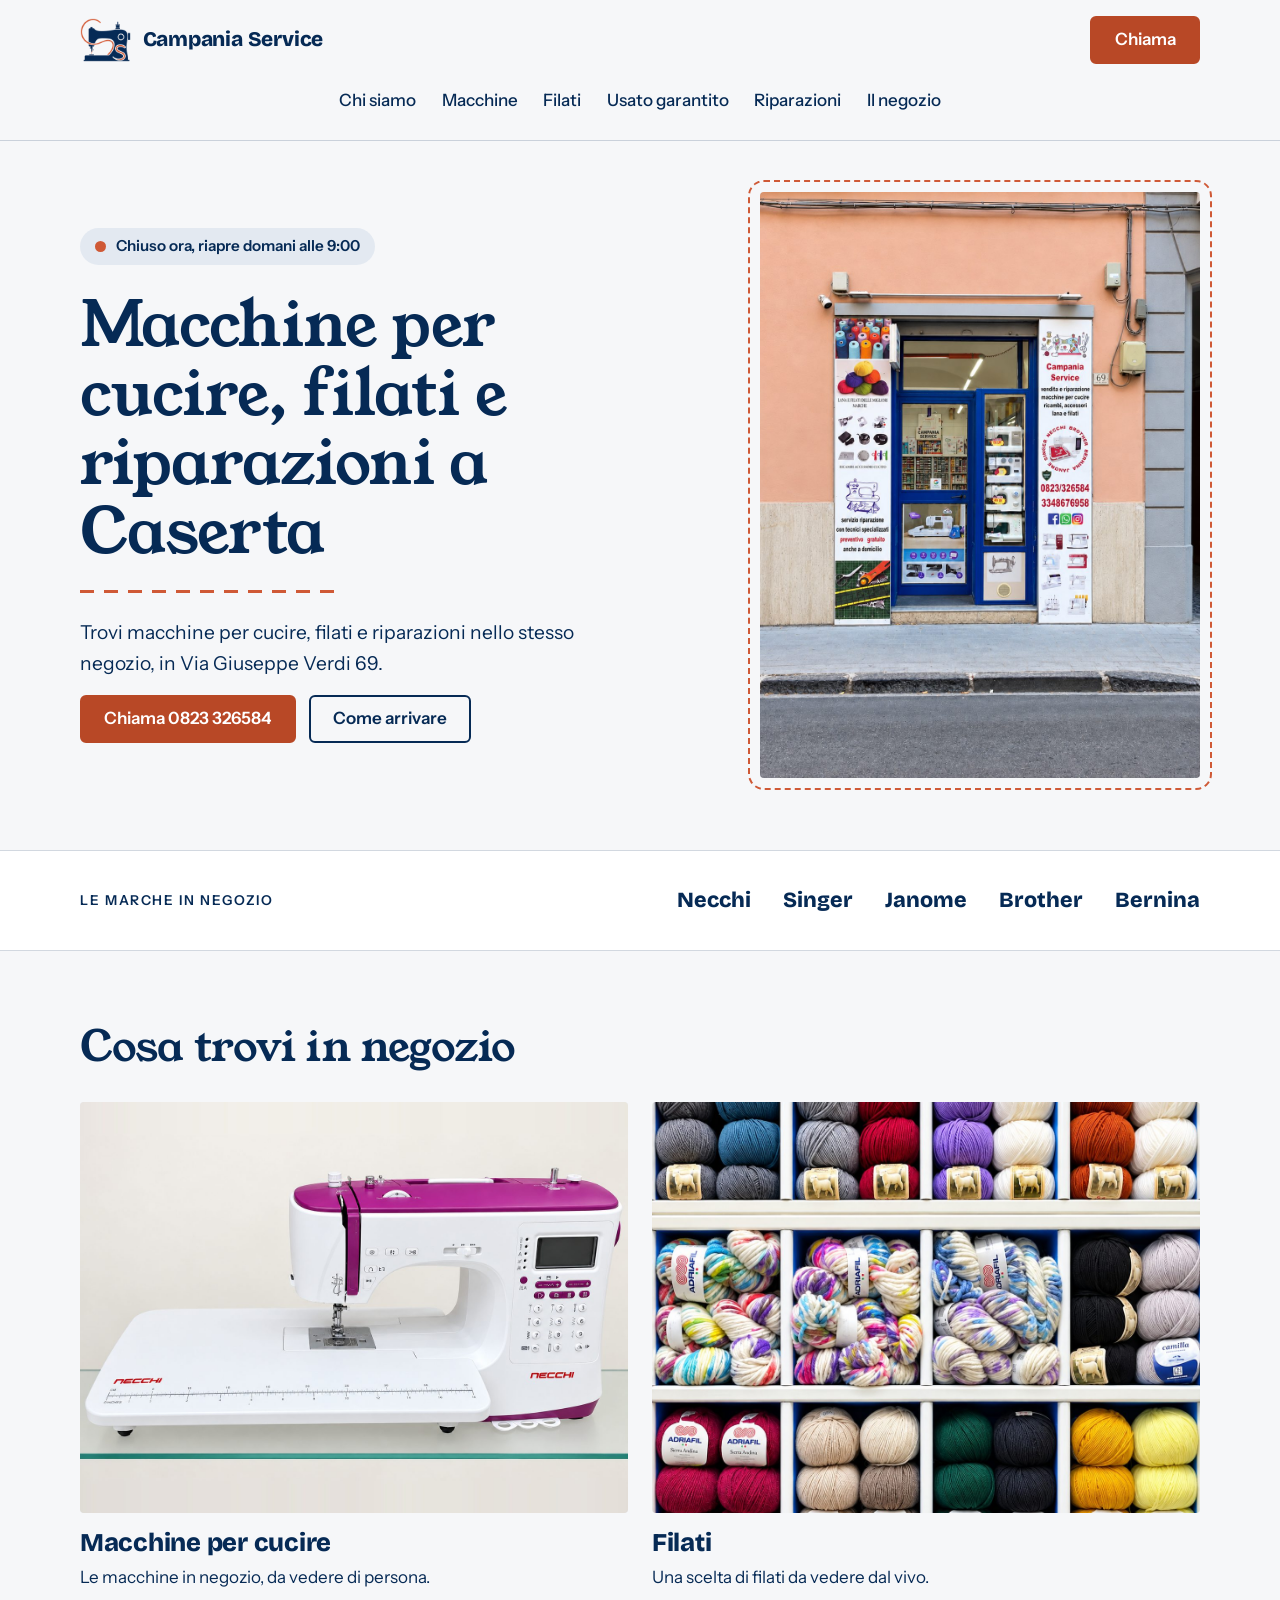
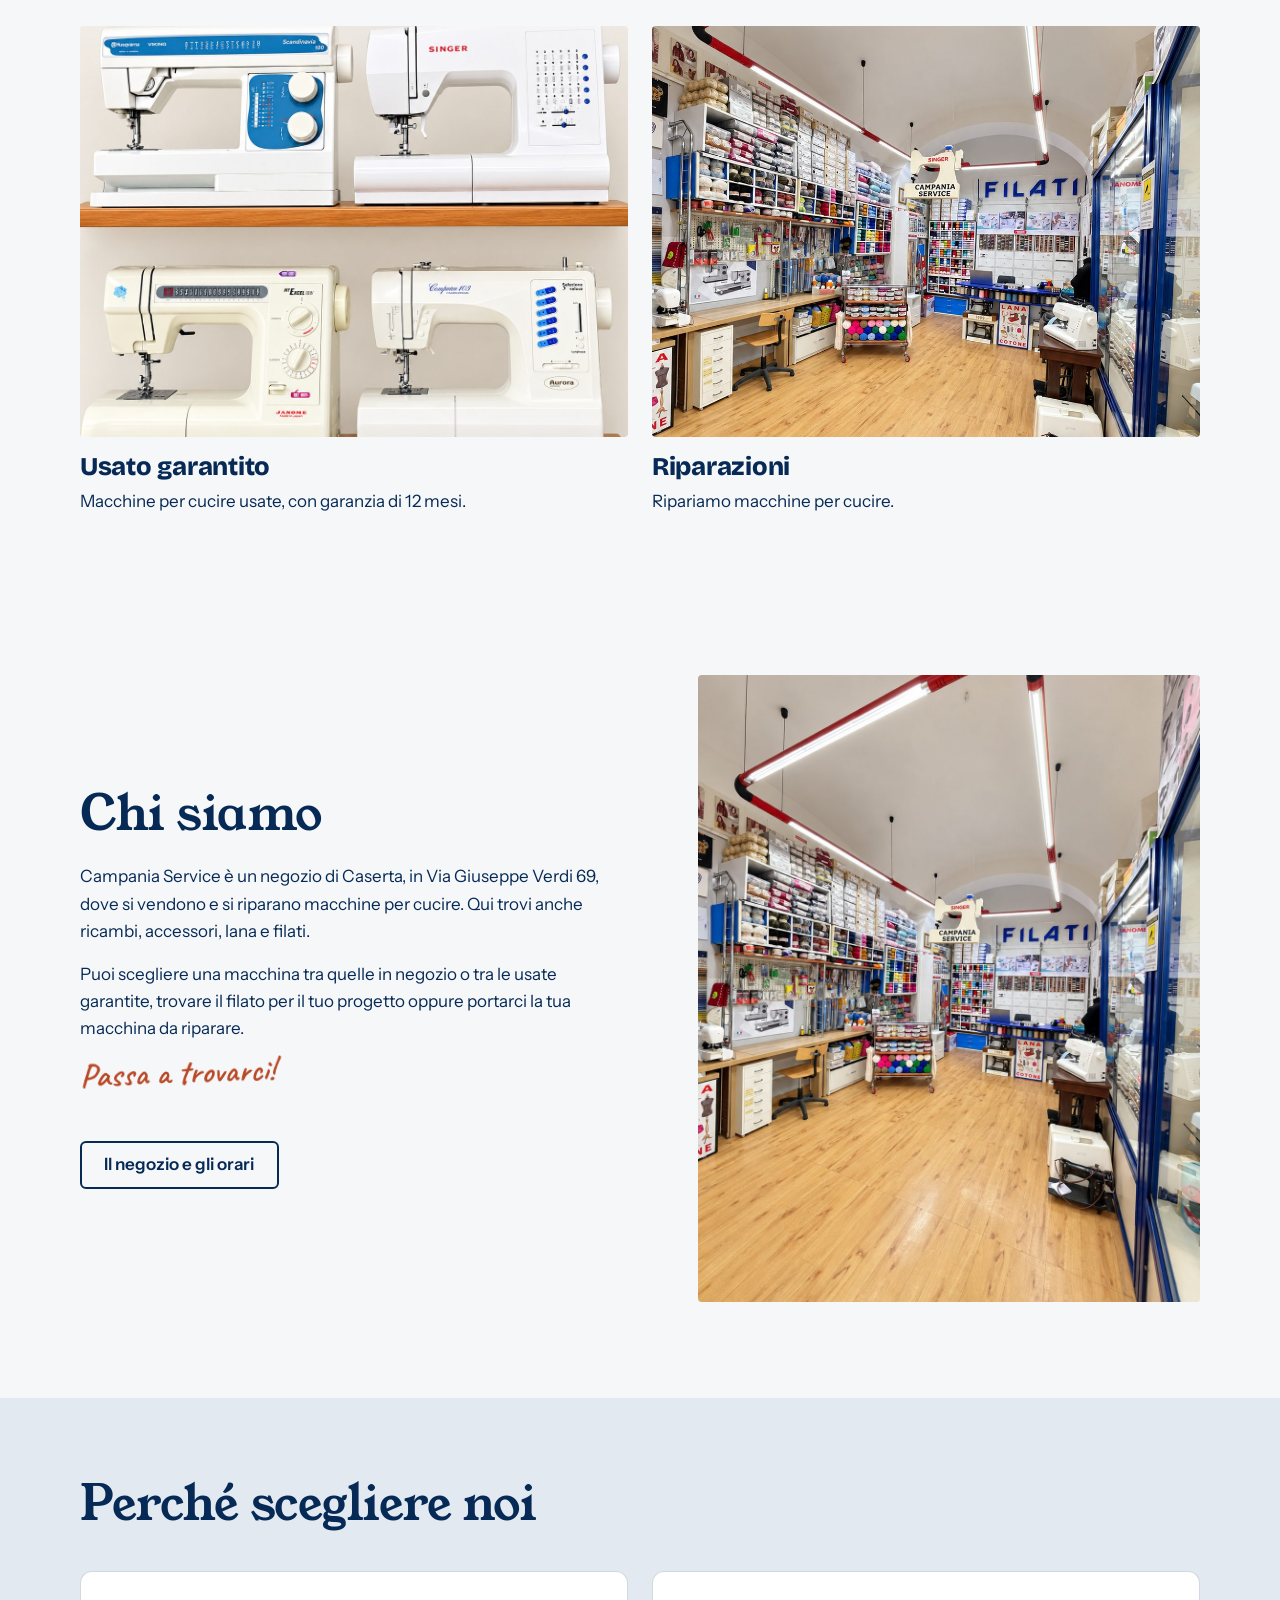
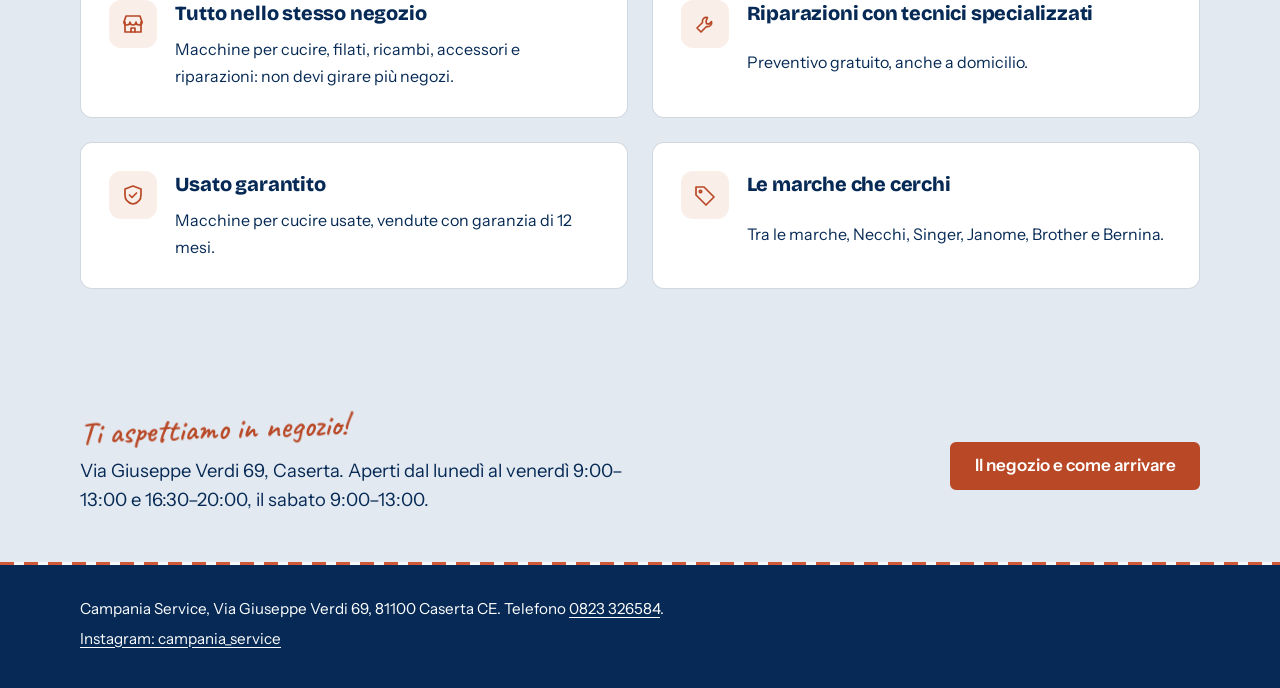
==== commit 056cc904: "Add files via upload" ====
--- a/index.html
+++ b/index.html
@@ -1,22 +1,23 @@
 <!DOCTYPE html>
+
 <html lang="it">
 <head>
-<meta charset="utf-8">
-<meta name="viewport" content="width=device-width, initial-scale=1">
+<meta charset="utf-8"/>
+<meta content="width=device-width, initial-scale=1" name="viewport"/>
 <title>Campania Service | Macchine per cucire, filati e riparazioni a Caserta</title>
-<meta name="description" content="Campania Service a Caserta: macchine per cucire, usato garantito, filati e riparazioni. Via Giuseppe Verdi 69. Telefono 0823 326584.">
-<meta property="og:type" content="website">
-<meta property="og:locale" content="it_IT">
-<meta property="og:title" content="Campania Service | Macchine per cucire, filati e riparazioni a Caserta">
-<meta property="og:description" content="Macchine per cucire, usato garantito, filati e riparazioni in Via Giuseppe Verdi 69, Caserta.">
-<meta name="theme-color" content="#062A55">
-<link rel="icon" type="image/png" href="images/favicon.png">
-<link rel="apple-touch-icon" href="images/apple-touch-icon.png">
-<link rel="preconnect" href="https://fonts.googleapis.com">
-<link rel="preconnect" href="https://fonts.gstatic.com" crossorigin>
-<link href="https://fonts.googleapis.com/css2?family=Bricolage+Grotesque:opsz,wght@12..96,600;12..96,800&family=Caveat:wght@600&family=Instrument+Sans:wght@400;500;600&family=Young+Serif&display=swap" rel="stylesheet">
-<script>document.documentElement.className+=' js';setTimeout(function(){if(!window.__ok)document.documentElement.classList.remove('js')},3500)</script>
-<link rel="stylesheet" href="style.css">
+<meta content="Campania Service a Caserta: macchine per cucire, usato garantito, filati e riparazioni. Via Giuseppe Verdi 69. Telefono 0823 326584." name="description"/>
+<meta content="website" property="og:type"/>
+<meta content="it_IT" property="og:locale"/>
+<meta content="Campania Service | Macchine per cucire, filati e riparazioni a Caserta" property="og:title"/>
+<meta content="Macchine per cucire, usato garantito, filati e riparazioni in Via Giuseppe Verdi 69, Caserta." property="og:description"/>
+<meta content="#062A55" name="theme-color"/>
+<link href="images/favicon.png" rel="icon" type="image/png"/>
+<link href="images/apple-touch-icon.png" rel="apple-touch-icon"/>
+<link href="https://fonts.googleapis.com" rel="preconnect"/>
+<link crossorigin="" href="https://fonts.gstatic.com" rel="preconnect"/>
+<link href="https://fonts.googleapis.com/css2?family=Bricolage+Grotesque:opsz,wght@12..96,600;12..96,800&amp;family=Caveat:wght@600&amp;family=Instrument+Sans:wght@400;500;600&amp;family=Young+Serif&amp;display=swap" rel="stylesheet"/>
+
+<link href="style.css?v=20261009-2" rel="stylesheet"/>
 <script type="application/ld+json">
 {
   "@context": "https://schema.org",
@@ -41,144 +42,126 @@
 }
 </script>
 </head>
-
 <body>
 <a class="skip" href="#contenuto">Vai al contenuto</a>
-
 <header>
-  <div class="wrap bar">
-    <a class="brand" href="index.html"><img class="brand-mark" src="images/logo-simbolo-header.png" alt="" width="140" height="120"><span>Campania Service</span></a>
-    <nav aria-label="Menu principale">
-      <a href="index.html#chi-siamo">Chi siamo</a>
-      <a href="macchine.html">Macchine</a>
-      <a href="filati.html">Filati</a>
-      <a href="usato-garantito.html">Usato garantito</a>
-      <a href="riparazioni.html">Riparazioni</a>
-      <a href="il-negozio.html">Il negozio</a>
-    </nav>
-    <a class="btn primary" href="tel:+390823326584">Chiama</a>
-  </div>
+<div class="wrap bar">
+<a class="brand" href="index.html"><img alt="" class="brand-mark" height="120" src="images/logo-simbolo-header.png" width="140"/><span>Campania Service</span></a>
+<nav aria-label="Menu principale">
+<a href="index.html#chi-siamo">Chi siamo</a>
+<a href="macchine.html">Macchine</a>
+<a href="filati.html">Filati</a>
+<a href="usato-garantito.html">Usato garantito</a>
+<a href="riparazioni.html">Riparazioni</a>
+<a href="il-negozio.html">Il negozio</a>
+</nav>
+<a class="btn primary" href="tel:+390823326584">Chiama</a>
+</div>
 </header>
-
 <main id="contenuto">
-
-  <section class="hero">
-    <div class="wrap">
-      <div>
-        <p class="status" id="status" data-state="unknown">Controllo gli orari</p>
-        <h1>Macchine per cucire, filati e riparazioni a Caserta</h1>
-        <div class="stitch draw" aria-hidden="true"></div>
-        <p class="lead">Trovi macchine per cucire, filati e riparazioni nello stesso negozio, in Via Giuseppe Verdi 69.</p>
-        <div class="btns">
-          <a class="btn primary" href="tel:+390823326584">Chiama 0823 326584</a>
-          <a class="btn" href="https://www.google.com/maps/search/?api=1&query=Campania%20Service%20Via%20Giuseppe%20Verdi%2069%2081100%20Caserta%20CE" target="_blank" rel="noopener">Come arrivare</a>
-        </div>
-      </div>
-      <div class="frame rv">
-        <img src="images/facciata.jpg" alt="Facciata del negozio Campania Service in Via Giuseppe Verdi 69, a Caserta" width="1050" height="1400" fetchpriority="high">
-      </div>
-    </div>
-  </section>
-
-  <div class="ticker" role="img" aria-label="Marche: Necchi, Singer, Janome, Brother, Bernina">
-    <div class="ticker-track" aria-hidden="true">
-      <div class="ticker-set"><span>Necchi</span><i></i><span>Singer</span><i></i><span>Janome</span><i></i><span>Brother</span><i></i><span>Bernina</span><i></i><span class="rep">Necchi</span><i class="rep"></i><span class="rep">Singer</span><i class="rep"></i><span class="rep">Janome</span><i class="rep"></i><span class="rep">Brother</span><i class="rep"></i><span class="rep">Bernina</span><i class="rep"></i></div>
-      <div class="ticker-set"><span>Necchi</span><i></i><span>Singer</span><i></i><span>Janome</span><i></i><span>Brother</span><i></i><span>Bernina</span><i></i><span class="rep">Necchi</span><i class="rep"></i><span class="rep">Singer</span><i class="rep"></i><span class="rep">Janome</span><i class="rep"></i><span class="rep">Brother</span><i class="rep"></i><span class="rep">Bernina</span><i class="rep"></i></div>
-    </div>
-  </div>
-
-  <section class="home-sec">
-    <div class="wrap">
-      <h2 class="fx">Cosa trovi in negozio</h2>
-      <div class="tiles">
-        <a class="tile" href="macchine.html">
-          <span class="frame rv"><img src="images/macchine-1.jpg" alt="Macchina per cucire Necchi viola" width="1400" height="883" loading="lazy"></span>
-          <h3 class="fx">Macchine per cucire</h3>
-          <p class="fx">Le macchine in negozio, da vedere di persona.</p>
-        </a>
-        <a class="tile" href="filati.html">
-          <span class="frame rv"><img src="images/filati-1.jpg" alt="Gomitoli di lana colorati" width="1254" height="1254" loading="lazy"></span>
-          <h3 class="fx">Filati</h3>
-          <p class="fx">Una scelta di filati da vedere dal vivo.</p>
-        </a>
-        <a class="tile" href="usato-garantito.html">
-          <span class="frame rv"><img src="images/usato-1.jpg" alt="Macchine per cucire usate garantite" width="1289" height="1221" loading="lazy"></span>
-          <h3 class="fx">Usato garantito</h3>
-          <p class="fx">Macchine per cucire usate, con garanzia di 12 mesi.</p>
-        </a>
-        <a class="tile" href="riparazioni.html">
-          <span class="frame rv"><img src="images/interno-1.jpg" alt="Interno del negozio" width="1050" height="1400" style="object-position:center 45%" loading="lazy"></span>
-          <h3 class="fx">Riparazioni</h3>
-          <p class="fx">Ripariamo macchine per cucire.</p>
-        </a>
-      </div>
-    </div>
-  </section>
-
-  <section class="about" id="chi-siamo">
-    <div class="wrap about-grid">
-      <div class="about-text">
-        <h2 class="fx">Chi siamo</h2>
-        <p class="fx">Campania Service è un negozio di Caserta, in Via Giuseppe Verdi 69, dove si vendono e si riparano macchine per cucire. Qui trovi anche ricambi, accessori, lana e filati.</p>
-        <p class="fx">Puoi scegliere una macchina tra quelle in negozio o tra le usate garantite, trovare il filato per il tuo progetto oppure portarci la tua macchina da riparare.</p>
-        <p class="hand fx">Passa a trovarci!</p>
-        <div class="btns fx"><a class="btn" href="il-negozio.html">Il negozio e gli orari</a></div>
-      </div>
-      <div class="about-photos">
-        <div class="frame rv about-main"><img src="images/interno-1.jpg" alt="Interno del negozio: scaffali di lana e filati, macchine per cucire in vetrina" width="1050" height="1400" loading="lazy"></div>
-        <div class="frame rv about-side"><img src="images/macchine-10.jpg" alt="Macchina per cucire Necchi blu, edizione 100 anniversario" width="1400" height="1050" loading="lazy"></div>
-      </div>
-    </div>
-  </section>
-
-  <section class="why dark" id="perche">
-    <div class="wrap">
-      <h2 class="fx">Perché scegliere noi</h2>
-      <div class="why-grid">
-        <article class="why-item fx">
-          <span class="ico"><svg viewBox="0 0 24 24" aria-hidden="true"><path d="M4 10v10h16V10"/><path d="M3 10l2-6h14l2 6"/><path d="M3 10c0 1.7 1.3 3 3 3s3-1.3 3-3c0 1.7 1.3 3 3 3s3-1.3 3-3c0 1.7 1.3 3 3 3s3-1.3 3-3"/><path d="M10 20v-4h4v4"/></svg></span>
-          <h3>Tutto nello stesso negozio</h3>
-          <p>Macchine per cucire, filati, ricambi, accessori e riparazioni: non devi girare più negozi.</p>
-        </article>
-        <article class="why-item fx">
-          <span class="ico"><svg viewBox="0 0 24 24" aria-hidden="true"><path d="M14.5 5.5a4 4 0 00-5 5L4 16l4 4 5.5-5.5a4 4 0 005-5l-2.6 2.6-2.4-.5-.5-2.4z"/></svg></span>
-          <h3>Riparazioni con tecnici specializzati</h3>
-          <p>Preventivo gratuito, anche a domicilio.</p>
-        </article>
-        <article class="why-item fx">
-          <span class="ico"><svg viewBox="0 0 24 24" aria-hidden="true"><path d="M12 3l8 3v6c0 4.5-3.2 8-8 9-4.8-1-8-4.5-8-9V6z"/><path d="M8.5 12l2.5 2.5 4.5-4.5"/></svg></span>
-          <h3>Usato garantito</h3>
-          <p>Macchine per cucire usate, vendute con garanzia di 12 mesi.</p>
-        </article>
-        <article class="why-item fx">
-          <span class="ico"><svg viewBox="0 0 24 24" aria-hidden="true"><path d="M3 12V4h8l10 10-8 8z"/><circle cx="7.5" cy="8.5" r="1.2"/></svg></span>
-          <h3>Le marche che cerchi</h3>
-          <p>Tra le marche, Necchi, Singer, Janome, Brother e Bernina.</p>
-        </article>
-      </div>
-    </div>
-  </section>
-
-  <section class="band">
-    <div class="wrap fx">
-      <div>
-        <p class="hand">Ti aspettiamo in negozio!</p>
-        <p>Via Giuseppe Verdi 69, Caserta. Aperti dal lunedì al venerdì 9:00–13:00 e 16:30–20:00, il sabato 9:00–13:00.</p>
-      </div>
-      <a class="btn primary" href="il-negozio.html">Il negozio e come arrivare</a>
-    </div>
-  </section>
-
+<section class="hero">
+<div class="wrap">
+<div>
+<p class="status" data-state="unknown" id="status">Controllo gli orari</p>
+<h1>Macchine per cucire, filati e riparazioni a Caserta</h1>
+<div aria-hidden="true" class="stitch draw"></div>
+<p class="lead">Trovi macchine per cucire, filati e riparazioni nello stesso negozio, in Via Giuseppe Verdi 69.</p>
+<div class="btns">
+<a class="btn primary" href="tel:+390823326584">Chiama 0823 326584</a>
+<a class="btn" href="https://www.google.com/maps/search/?api=1&amp;query=Campania%20Service%20Via%20Giuseppe%20Verdi%2069%2081100%20Caserta%20CE" rel="noopener" target="_blank">Come arrivare</a>
+</div>
+</div>
+<div class="frame rv">
+<img alt="Facciata del negozio Campania Service in Via Giuseppe Verdi 69, a Caserta" fetchpriority="high" height="1400" src="images/facciata.jpg" width="1050"/>
+</div>
+</div>
+</section>
+<section aria-label="Marche in negozio" class="brand-strip"><div class="wrap"><p>Le marche in negozio</p><div class="brand-list"><span>Necchi</span><span>Singer</span><span>Janome</span><span>Brother</span><span>Bernina</span></div></div></section>
+<section class="home-sec">
+<div class="wrap">
+<h2 class="fx">Cosa trovi in negozio</h2>
+<div class="tiles">
+<a class="tile" href="macchine.html">
+<span class="frame rv"><img alt="Macchina per cucire Necchi viola" height="883" loading="lazy" src="images/macchine-1.jpg" width="1400"/></span>
+<h3 class="fx">Macchine per cucire</h3>
+<p class="fx">Le macchine in negozio, da vedere di persona.</p>
+</a>
+<a class="tile" href="filati.html">
+<span class="frame rv"><img alt="Gomitoli di lana colorati" height="1254" loading="lazy" src="images/filati-1.jpg" width="1254"/></span>
+<h3 class="fx">Filati</h3>
+<p class="fx">Una scelta di filati da vedere dal vivo.</p>
+</a>
+<a class="tile" href="usato-garantito.html">
+<span class="frame rv"><img alt="Macchine per cucire usate garantite" height="1221" loading="lazy" src="images/usato-1.jpg" width="1289"/></span>
+<h3 class="fx">Usato garantito</h3>
+<p class="fx">Macchine per cucire usate, con garanzia di 12 mesi.</p>
+</a>
+<a class="tile" href="riparazioni.html">
+<span class="frame rv"><img alt="Interno del negozio" height="1400" loading="lazy" src="images/interno-1.jpg" style="object-position:center 45%" width="1050"/></span>
+<h3 class="fx">Riparazioni</h3>
+<p class="fx">Ripariamo macchine per cucire.</p>
+</a>
+</div>
+</div>
+</section>
+<section class="about" id="chi-siamo">
+<div class="wrap about-grid">
+<div class="about-text">
+<h2 class="fx">Chi siamo</h2>
+<p class="fx">Campania Service è un negozio di Caserta, in Via Giuseppe Verdi 69, dove si vendono e si riparano macchine per cucire. Qui trovi anche ricambi, accessori, lana e filati.</p>
+<p class="fx">Puoi scegliere una macchina tra quelle in negozio o tra le usate garantite, trovare il filato per il tuo progetto oppure portarci la tua macchina da riparare.</p>
+<p class="hand fx">Passa a trovarci!</p>
+<div class="btns fx"><a class="btn" href="il-negozio.html">Il negozio e gli orari</a></div>
+</div>
+<div class="about-photos">
+<div class="frame rv about-main"><img alt="Interno del negozio: scaffali di lana e filati, macchine per cucire in vetrina" height="1400" loading="lazy" src="images/interno-1.jpg" width="1050"/></div>
+</div>
+</div>
+</section>
+<section class="why" id="perche">
+<div class="wrap">
+<h2 class="fx">Perché scegliere noi</h2>
+<div class="why-grid">
+<article class="why-item fx">
+<span class="ico"><svg aria-hidden="true" fill="none" height="24" stroke="currentColor" stroke-width="1.7" viewbox="0 0 24 24" width="24"><path d="M4 10v10h16V10"></path><path d="M3 10l2-6h14l2 6"></path><path d="M3 10c0 1.7 1.3 3 3 3s3-1.3 3-3c0 1.7 1.3 3 3 3s3-1.3 3-3c0 1.7 1.3 3 3 3s3-1.3 3-3"></path><path d="M10 20v-4h4v4"></path></svg></span>
+<h3>Tutto nello stesso negozio</h3>
+<p>Macchine per cucire, filati, ricambi, accessori e riparazioni: non devi girare più negozi.</p>
+</article>
+<article class="why-item fx">
+<span class="ico"><svg aria-hidden="true" fill="none" height="24" stroke="currentColor" stroke-width="1.7" viewbox="0 0 24 24" width="24"><path d="M14.5 5.5a4 4 0 00-5 5L4 16l4 4 5.5-5.5a4 4 0 005-5l-2.6 2.6-2.4-.5-.5-2.4z"></path></svg></span>
+<h3>Riparazioni con tecnici specializzati</h3>
+<p>Preventivo gratuito, anche a domicilio.</p>
+</article>
+<article class="why-item fx">
+<span class="ico"><svg aria-hidden="true" fill="none" height="24" stroke="currentColor" stroke-width="1.7" viewbox="0 0 24 24" width="24"><path d="M12 3l8 3v6c0 4.5-3.2 8-8 9-4.8-1-8-4.5-8-9V6z"></path><path d="M8.5 12l2.5 2.5 4.5-4.5"></path></svg></span>
+<h3>Usato garantito</h3>
+<p>Macchine per cucire usate, vendute con garanzia di 12 mesi.</p>
+</article>
+<article class="why-item fx">
+<span class="ico"><svg aria-hidden="true" fill="none" height="24" stroke="currentColor" stroke-width="1.7" viewbox="0 0 24 24" width="24"><path d="M3 12V4h8l10 10-8 8z"></path><circle cx="7.5" cy="8.5" r="1.2"></circle></svg></span>
+<h3>Le marche che cerchi</h3>
+<p>Tra le marche, Necchi, Singer, Janome, Brother e Bernina.</p>
+</article>
+</div>
+</div>
+</section>
+<section class="band">
+<div class="wrap fx">
+<div>
+<p class="hand">Ti aspettiamo in negozio!</p>
+<p>Via Giuseppe Verdi 69, Caserta. Aperti dal lunedì al venerdì 9:00–13:00 e 16:30–20:00, il sabato 9:00–13:00.</p>
+</div>
+<a class="btn primary" href="il-negozio.html">Il negozio e come arrivare</a>
+</div>
+</section>
 </main>
-
-<div class="stitch" aria-hidden="true"></div>
+<div aria-hidden="true" class="stitch"></div>
 <footer>
-  <div class="wrap">
-    <p>Campania Service, Via Giuseppe Verdi 69, 81100 Caserta CE. Telefono <a href="tel:+390823326584">0823 326584</a>.</p>
-    <p><a href="https://instagram.com/campania_service" target="_blank" rel="noopener">Instagram: campania_service</a></p>
-  </div>
+<div class="wrap">
+<p>Campania Service, Via Giuseppe Verdi 69, 81100 Caserta CE. Telefono <a href="tel:+390823326584">0823 326584</a>.</p>
+<p><a href="https://instagram.com/campania_service" rel="noopener" target="_blank">Instagram: campania_service</a></p>
+</div>
 </footer>
-
-<script src="script.js"></script>
+<script src="script.js?v=20261009-2"></script>
 </body>
 </html>
--- a/style.css
+++ b/style.css
@@ -219,15 +219,6 @@
 .js .rs{opacity:0;clip-path:inset(0 99.6% 0 0)}
 .js .rs.in{opacity:1;clip-path:inset(0 0 0 0);transition:clip-path 1.5s ease-out,opacity .01s}
 
-/* ---------- fascia con le marche ---------- */
-.ticker{overflow:hidden;border-block:1px dashed var(--line);padding:1.15rem 0}
-.ticker-track{display:flex;width:max-content;animation:tick 50s linear infinite}
-.ticker:hover .ticker-track{animation-play-state:paused}
-.ticker-set{display:flex;align-items:center;flex:none}
-.ticker-set span{font-family:var(--display);font-size:clamp(1.6rem,3vw,2.3rem);line-height:1;padding:0 1.5rem;color:var(--ink)}
-.ticker-set i{flex:none;width:.55rem;height:.55rem;border-radius:50%;background:var(--thread)}
-@keyframes tick{to{transform:translateX(-50%)}}
-
 /* ---------- chi siamo ---------- */
 .about{padding:4.5rem 0}
 .about-grid{display:grid;grid-template-columns:1.05fr .95fr;gap:4.5rem;align-items:center}
@@ -275,3 +266,65 @@
   .ticker-track{animation:none;width:auto;justify-content:center}
   .ticker-set + .ticker-set,.ticker .rep{display:none}
 }
+
+/* Layout condiviso: navigazione visibile e sezioni ben distanziate. */
+html{scroll-padding-top:150px}
+.bar{flex-wrap:wrap;gap:1rem;padding:1rem 0}
+.brand{order:1}.bar>.btn{order:2;margin-left:auto}
+nav{order:3;width:100%;display:flex;flex-wrap:wrap;justify-content:center;gap:.25rem 1.6rem;overflow:visible;white-space:normal}
+nav a{padding:.45rem 0}
+.brand-strip{padding:2rem 0;border-block:1px solid var(--line);background:#fff}
+.brand-strip .wrap{display:flex;flex-wrap:wrap;align-items:center;justify-content:space-between;gap:1rem 2rem}
+.brand-strip p{margin:0;font-size:.85rem;font-weight:600;text-transform:uppercase;letter-spacing:.12em}
+.brand-list{display:flex;flex-wrap:wrap;gap:1rem 2rem}
+.brand-list span{font-family:var(--head);font-size:1.35rem;font-weight:800}
+.about{padding:5.5rem 0 6rem}
+.about-grid{gap:4rem}.about-grid>*{min-width:0}
+.about-photos{padding:0}.about-main{width:100%;margin:0;aspect-ratio:4/5}
+.about-text .btns{margin-top:1.75rem}
+.why{padding:5rem 0;background:var(--mist);color:var(--ink)}
+.why-grid{gap:1.5rem;margin-top:2.5rem}
+.why-item{padding:1.75rem;border:1px solid var(--line);border-radius:12px;background:#fff;grid-template-columns:48px minmax(0,1fr);gap:0 1.1rem}
+.ico{width:48px;height:48px;border:0;background:#FAEEE9;border-radius:12px;color:var(--thread-strong)}
+.ico svg{display:block;width:24px!important;height:24px!important;max-width:24px;max-height:24px;fill:none;stroke:currentColor}
+.why-item h3{font-size:1.25rem;line-height:1.3;margin:0 0 .65rem}
+.why-item p{font-size:1rem;line-height:1.65}
+.why.flat{padding:1rem 0 4rem;background:transparent}
+.page-title{padding:3.5rem 0 2.75rem}.page-title p{margin-bottom:0;max-width:48rem}
+.page-title .btns{margin-top:1.75rem}
+.catalog{display:grid;grid-template-columns:repeat(3,minmax(0,1fr));gap:1.75rem}
+.catalog.two{grid-template-columns:repeat(2,minmax(0,1fr))}
+.product-card{min-width:0;overflow:hidden;background:#fff;border:1px solid var(--line);border-radius:12px;display:flex;flex-direction:column}
+.product-card .frame{border-radius:0;aspect-ratio:4/3;background:#EEEAE4}
+.product-card .frame img{object-fit:contain}
+.product-copy{padding:1.5rem;flex:1}
+.product-copy h2,.advice-card h2{font:800 1.35rem/1.3 var(--head);letter-spacing:-.01em;margin:0 0 .8rem}
+.product-copy p{font-size:1rem;line-height:1.7;margin:0;color:var(--denim)}
+.advice-card{padding:2rem;background:var(--ink);color:white;justify-content:center;gap:1rem}
+.advice-card p,.advice-card h2{margin:0}.advice-card .btn{align-self:start}
+.eyebrow{font-size:.8rem;font-weight:600;letter-spacing:.12em;text-transform:uppercase}
+.catalog-note{margin:2rem 0 0;max-width:52rem;font-size:.95rem;color:var(--denim)}
+.dark .product-card{background:#123A66;border-color:rgba(255,255,255,.2)}
+.dark .product-copy p{color:#DEE7F1}
+.help-section{padding:0 0 4rem}.help-section>h2{font-size:clamp(1.8rem,3vw,2.6rem);margin-bottom:2rem}
+.help-grid{display:grid;grid-template-columns:repeat(3,minmax(0,1fr));gap:2rem}
+.help-grid h3{font-size:1.2rem;line-height:1.4;margin-bottom:.75rem}.help-grid p{margin:0}
+@media(max-width:900px){
+ .about-grid{gap:3rem}.about{padding:4rem 0}.why{padding:4rem 0}
+ .catalog{grid-template-columns:repeat(2,minmax(0,1fr))}
+ .why-grid,.why-grid.three{grid-template-columns:1fr}
+ .help-grid{grid-template-columns:1fr;gap:1.5rem}
+}
+@media(max-width:620px){
+ html{scroll-padding-top:190px}
+ .wrap{width:calc(100% - 2rem)}
+ nav{justify-content:flex-start;gap:.25rem 1rem;font-size:.9rem}
+ .bar{gap:.75rem}.brand{font-size:1.02rem}.brand-mark{height:34px}
+ .catalog,.catalog.two{grid-template-columns:1fr;gap:1.5rem}
+ .product-copy{padding:1.4rem}.product-card .frame{aspect-ratio:4/3}
+ .brand-list{gap:.65rem 1.25rem}.brand-list span{font-size:1.15rem}
+ .about-grid{gap:2.75rem}.about{padding:3.5rem 0 4rem}
+ .why-item{padding:1.4rem;gap:0 1rem}
+ .hero .frame{outline-offset:5px}
+ .page-title{padding:2.5rem 0 2rem}
+}
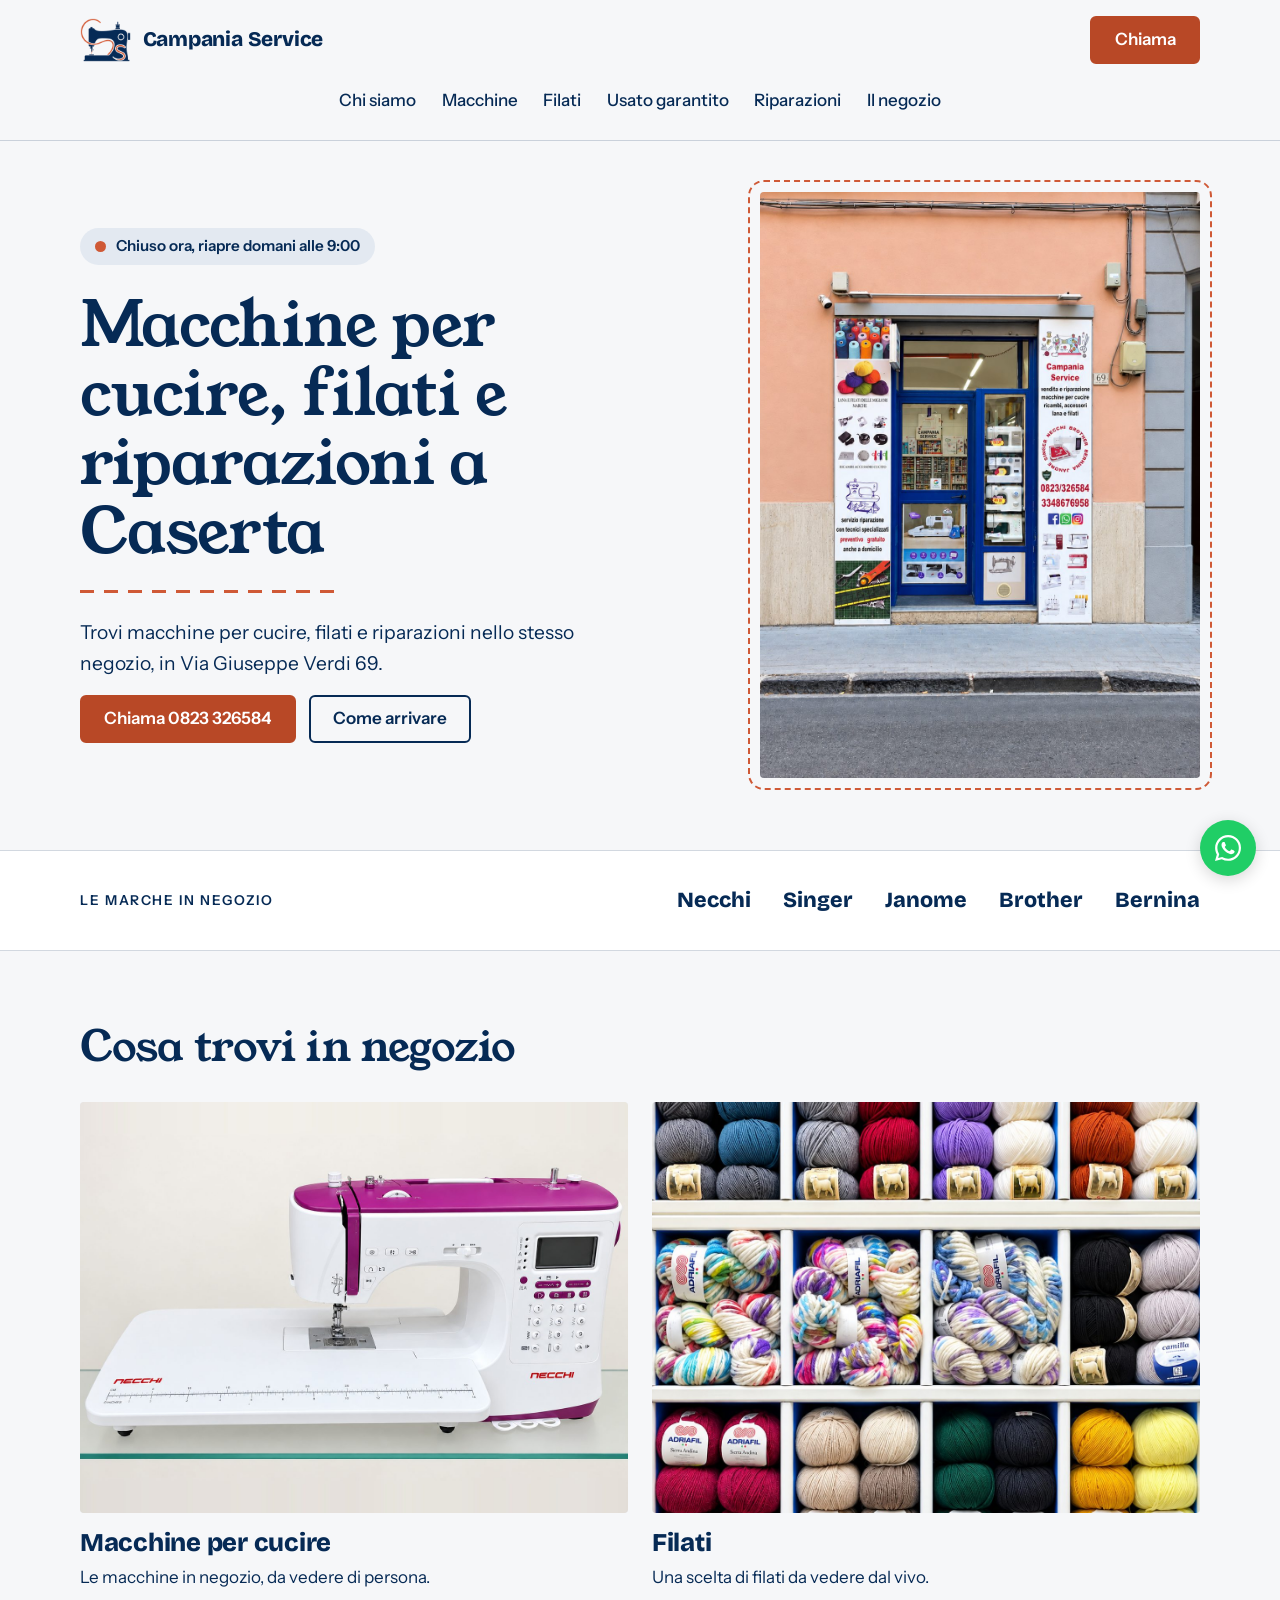
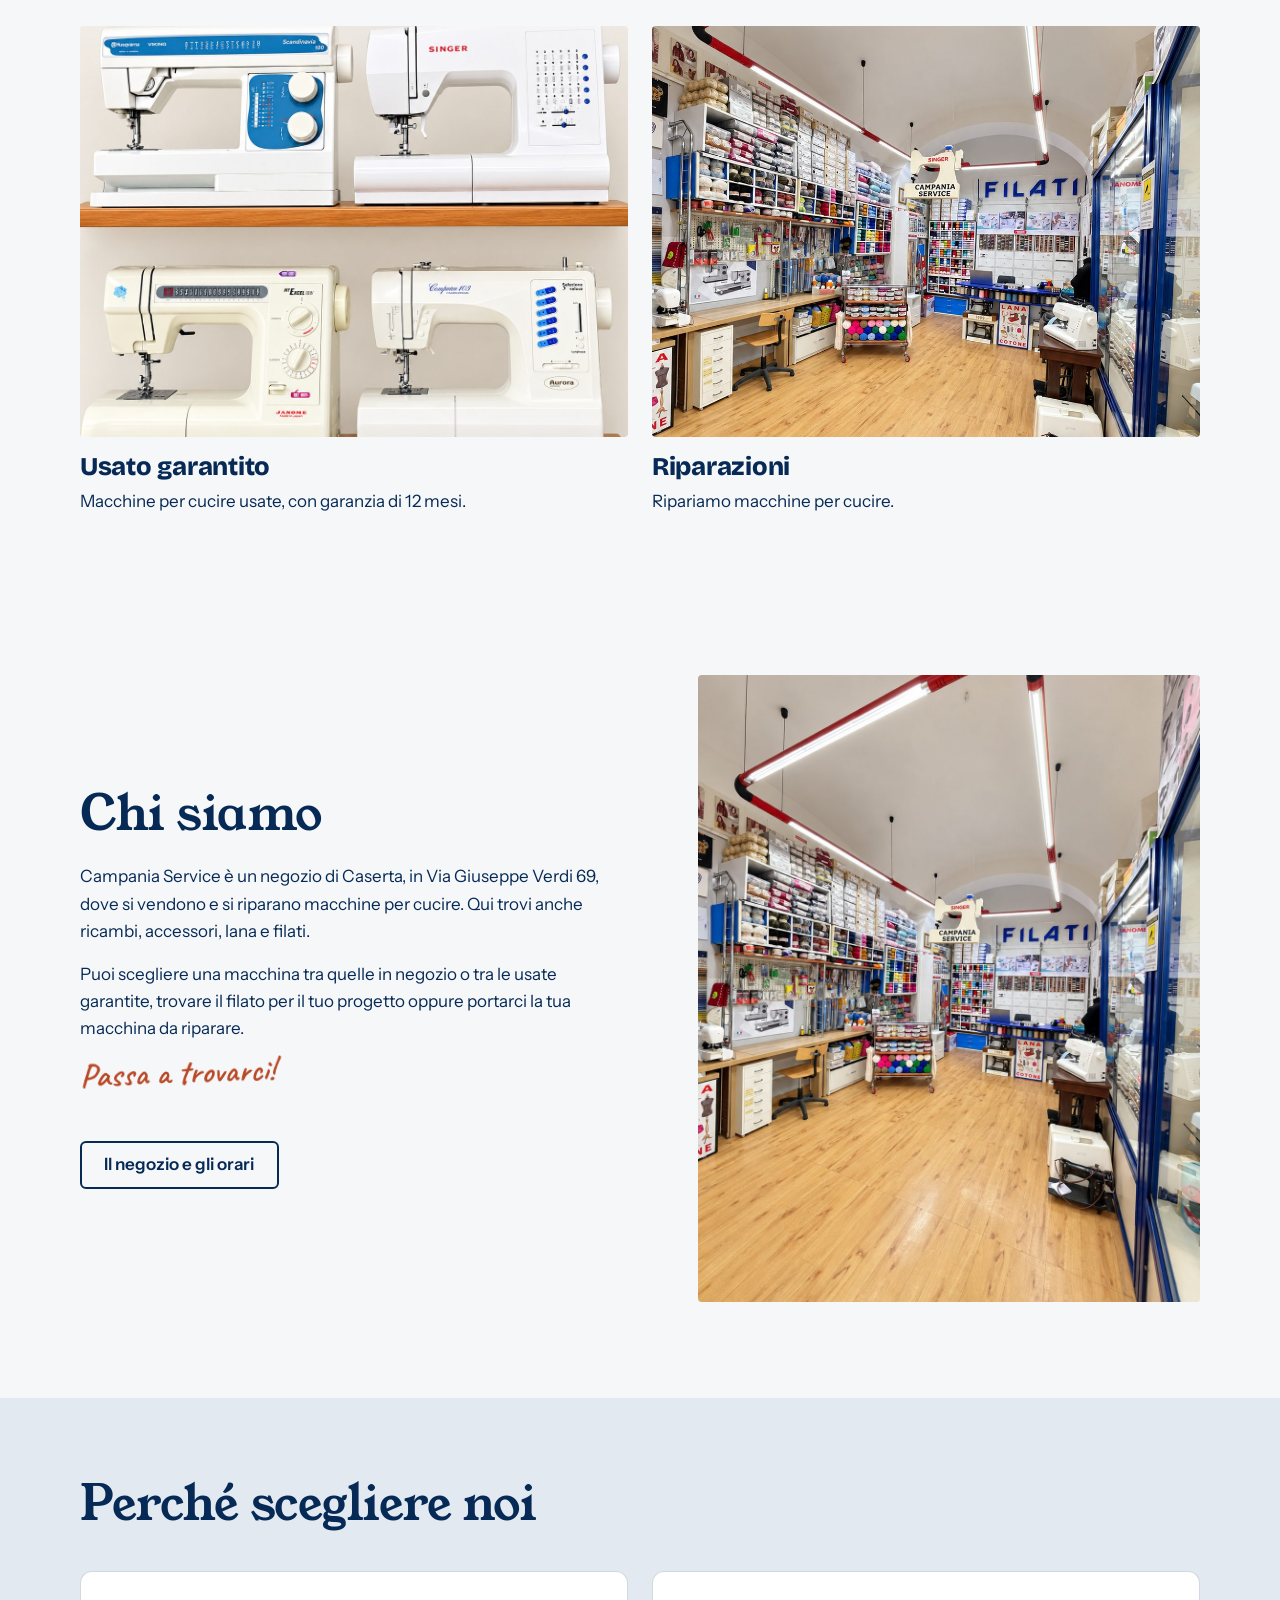
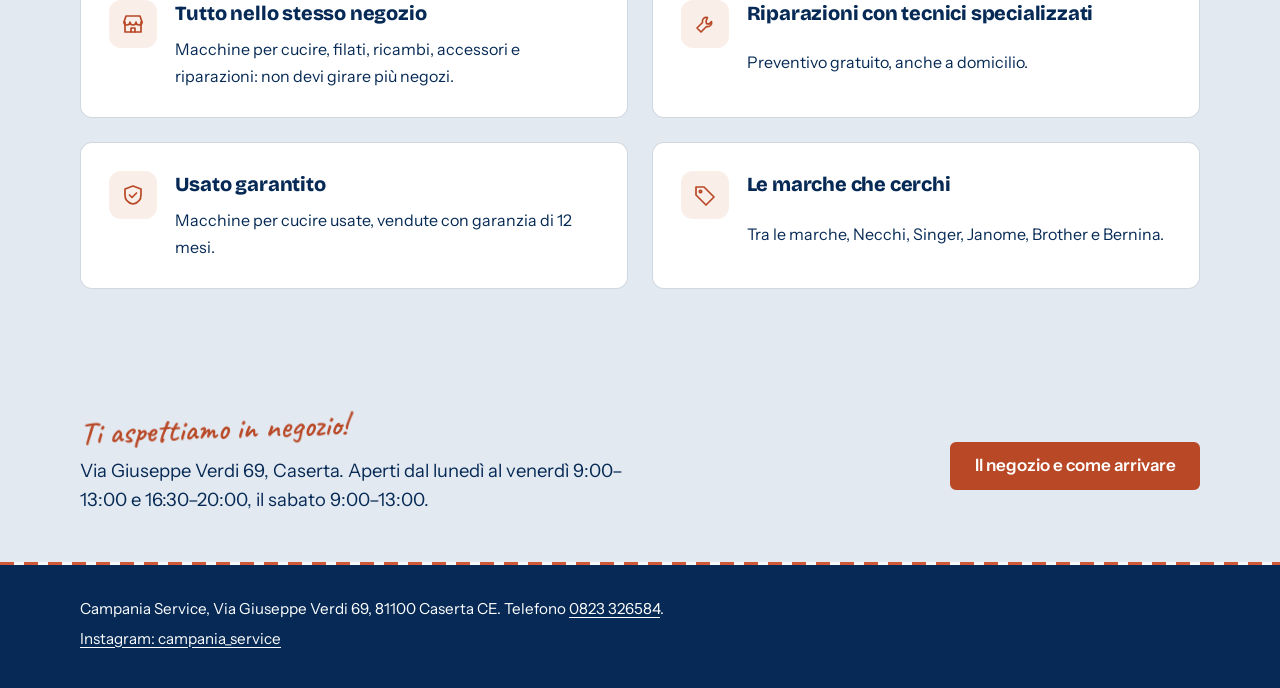
==== commit 61c231aa: "Add files via upload" ====
--- a/index.html
+++ b/index.html
@@ -17,7 +17,7 @@
 <link crossorigin="" href="https://fonts.gstatic.com" rel="preconnect"/>
 <link href="https://fonts.googleapis.com/css2?family=Bricolage+Grotesque:opsz,wght@12..96,600;12..96,800&amp;family=Caveat:wght@600&amp;family=Instrument+Sans:wght@400;500;600&amp;family=Young+Serif&amp;display=swap" rel="stylesheet"/>
 
-<link href="style.css?v=20261009-2" rel="stylesheet"/>
+<link href="style.css?v=20261009-whatsapp" rel="stylesheet"/>
 <script type="application/ld+json">
 {
   "@context": "https://schema.org",
@@ -163,5 +163,11 @@
 </div>
 </footer>
 <script src="script.js?v=20261009-2"></script>
+
+<a class="whatsapp-float" href="https://wa.me/393348676958" target="_blank" rel="noopener noreferrer" aria-label="Scrivici su WhatsApp al +39 334 867 6958" title="Scrivici su WhatsApp">
+  <svg xmlns="http://www.w3.org/2000/svg" width="26" height="26" viewBox="0 0 24 24" aria-hidden="true" focusable="false">
+    <path fill="currentColor" d="M20.52 3.48A11.88 11.88 0 0 0 12.04 0C5.46 0 .11 5.35.11 11.93c0 2.1.55 4.16 1.6 5.98L0 24l6.25-1.64a11.9 11.9 0 0 0 5.79 1.48h.01c6.58 0 11.94-5.35 11.94-11.93a11.85 11.85 0 0 0-3.47-8.43ZM12.04 21.82a9.9 9.9 0 0 1-5.04-1.38l-.36-.21-3.71.97.99-3.62-.24-.37a9.89 9.89 0 0 1-1.51-5.28c0-5.46 4.44-9.9 9.91-9.9a9.83 9.83 0 0 1 7 2.9 9.83 9.83 0 0 1 2.9 7c0 5.46-4.45 9.89-9.94 9.89Zm5.44-7.41c-.3-.15-1.76-.87-2.03-.97-.27-.1-.47-.15-.67.15-.2.3-.77.97-.94 1.17-.17.2-.35.22-.65.07-.3-.15-1.26-.46-2.4-1.48-.89-.79-1.48-1.76-1.66-2.06-.17-.3-.02-.46.13-.61.13-.13.3-.35.45-.52.15-.17.2-.3.3-.5.1-.2.05-.37-.02-.52-.08-.15-.67-1.61-.92-2.21-.24-.58-.49-.5-.67-.51h-.57c-.2 0-.52.07-.79.37-.27.3-1.04 1.02-1.04 2.49s1.07 2.89 1.21 3.09c.15.2 2.1 3.2 5.08 4.49.71.3 1.26.49 1.69.62.71.23 1.35.2 1.86.12.57-.08 1.76-.72 2.01-1.41.25-.7.25-1.29.17-1.41-.07-.13-.27-.2-.57-.35Z"/>
+  </svg>
+</a>
 </body>
 </html>
--- a/style.css
+++ b/style.css
@@ -328,3 +328,17 @@
  .hero .frame{outline-offset:5px}
  .page-title{padding:2.5rem 0 2rem}
 }
+
+/* Pulsante WhatsApp fisso, accessibile su desktop e smartphone. */
+.whatsapp-float{
+ position:fixed;right:max(24px,env(safe-area-inset-right));bottom:max(24px,env(safe-area-inset-bottom));
+ z-index:50;display:flex;align-items:center;justify-content:center;width:56px;height:56px;
+ border-radius:50%;background:#20CE66;color:#fff;text-decoration:none;
+ box-shadow:0 4px 16px rgba(0,0,0,.16);transition:transform .2s ease,background-color .2s ease,box-shadow .2s ease;
+}
+.whatsapp-float svg{display:block;width:26px;height:26px;flex:none}
+.whatsapp-float:focus-visible{outline:3px solid var(--ink);outline-offset:4px}
+@media(hover:hover){.whatsapp-float:hover{background:#18B85A;transform:translateY(-3px);box-shadow:0 6px 20px rgba(0,0,0,.2)}}
+.whatsapp-float:active{transform:scale(.96)}
+@media(max-width:620px){.whatsapp-float{right:max(16px,env(safe-area-inset-right));bottom:max(16px,env(safe-area-inset-bottom))}}
+@media(prefers-reduced-motion:reduce){.whatsapp-float{transition:none}.whatsapp-float:hover,.whatsapp-float:active{transform:none}}
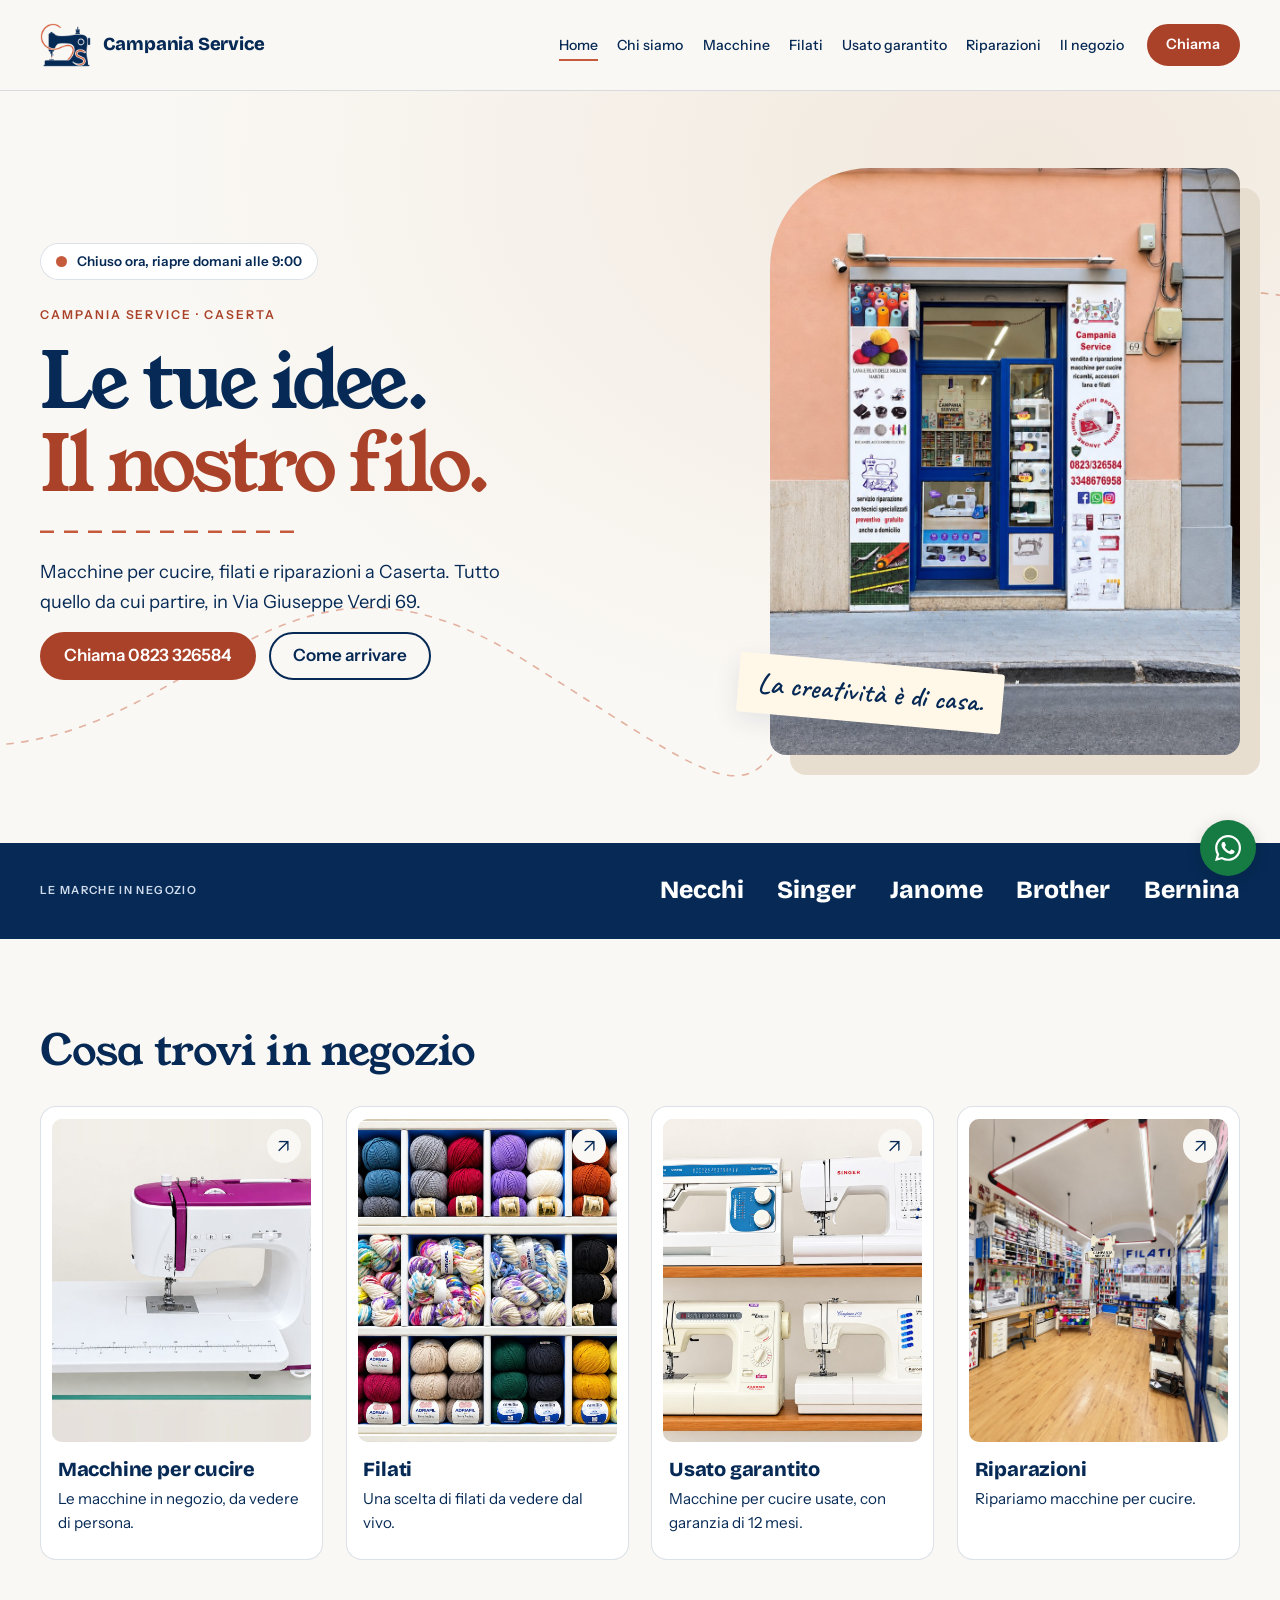
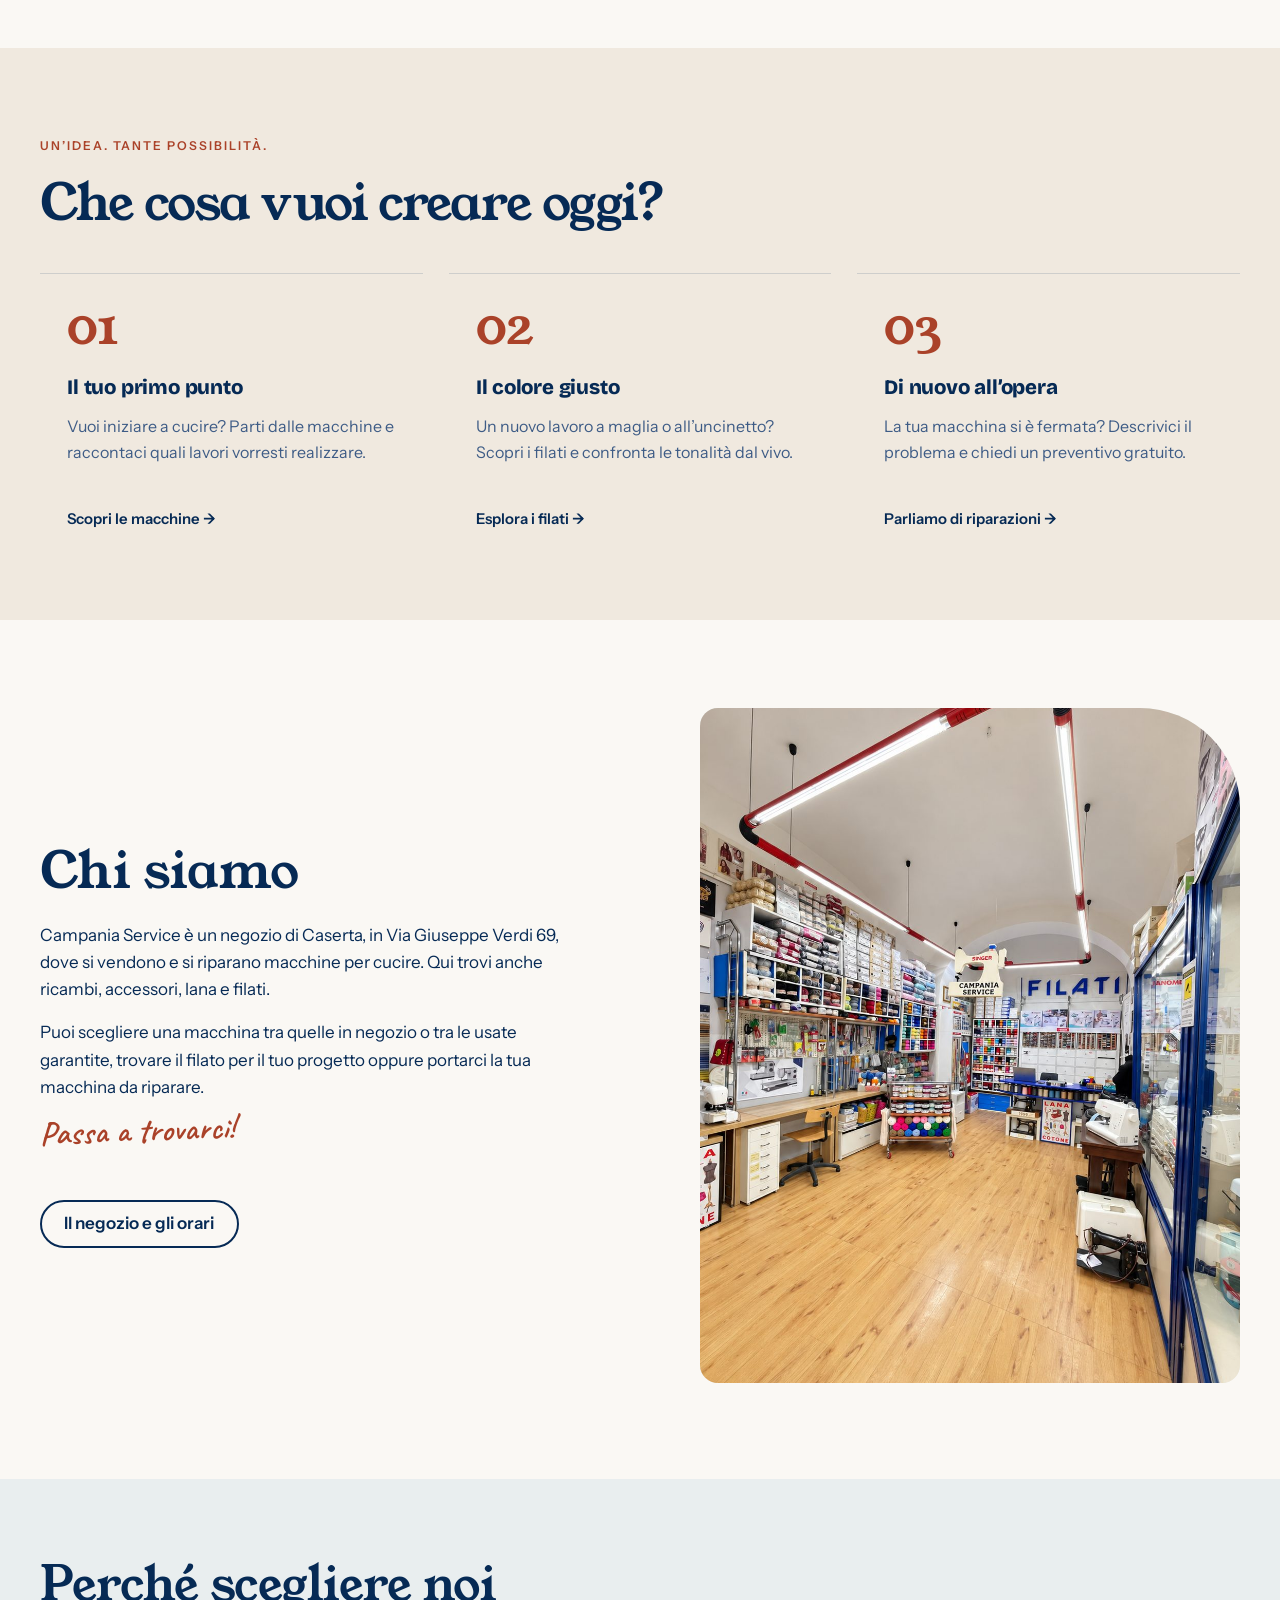
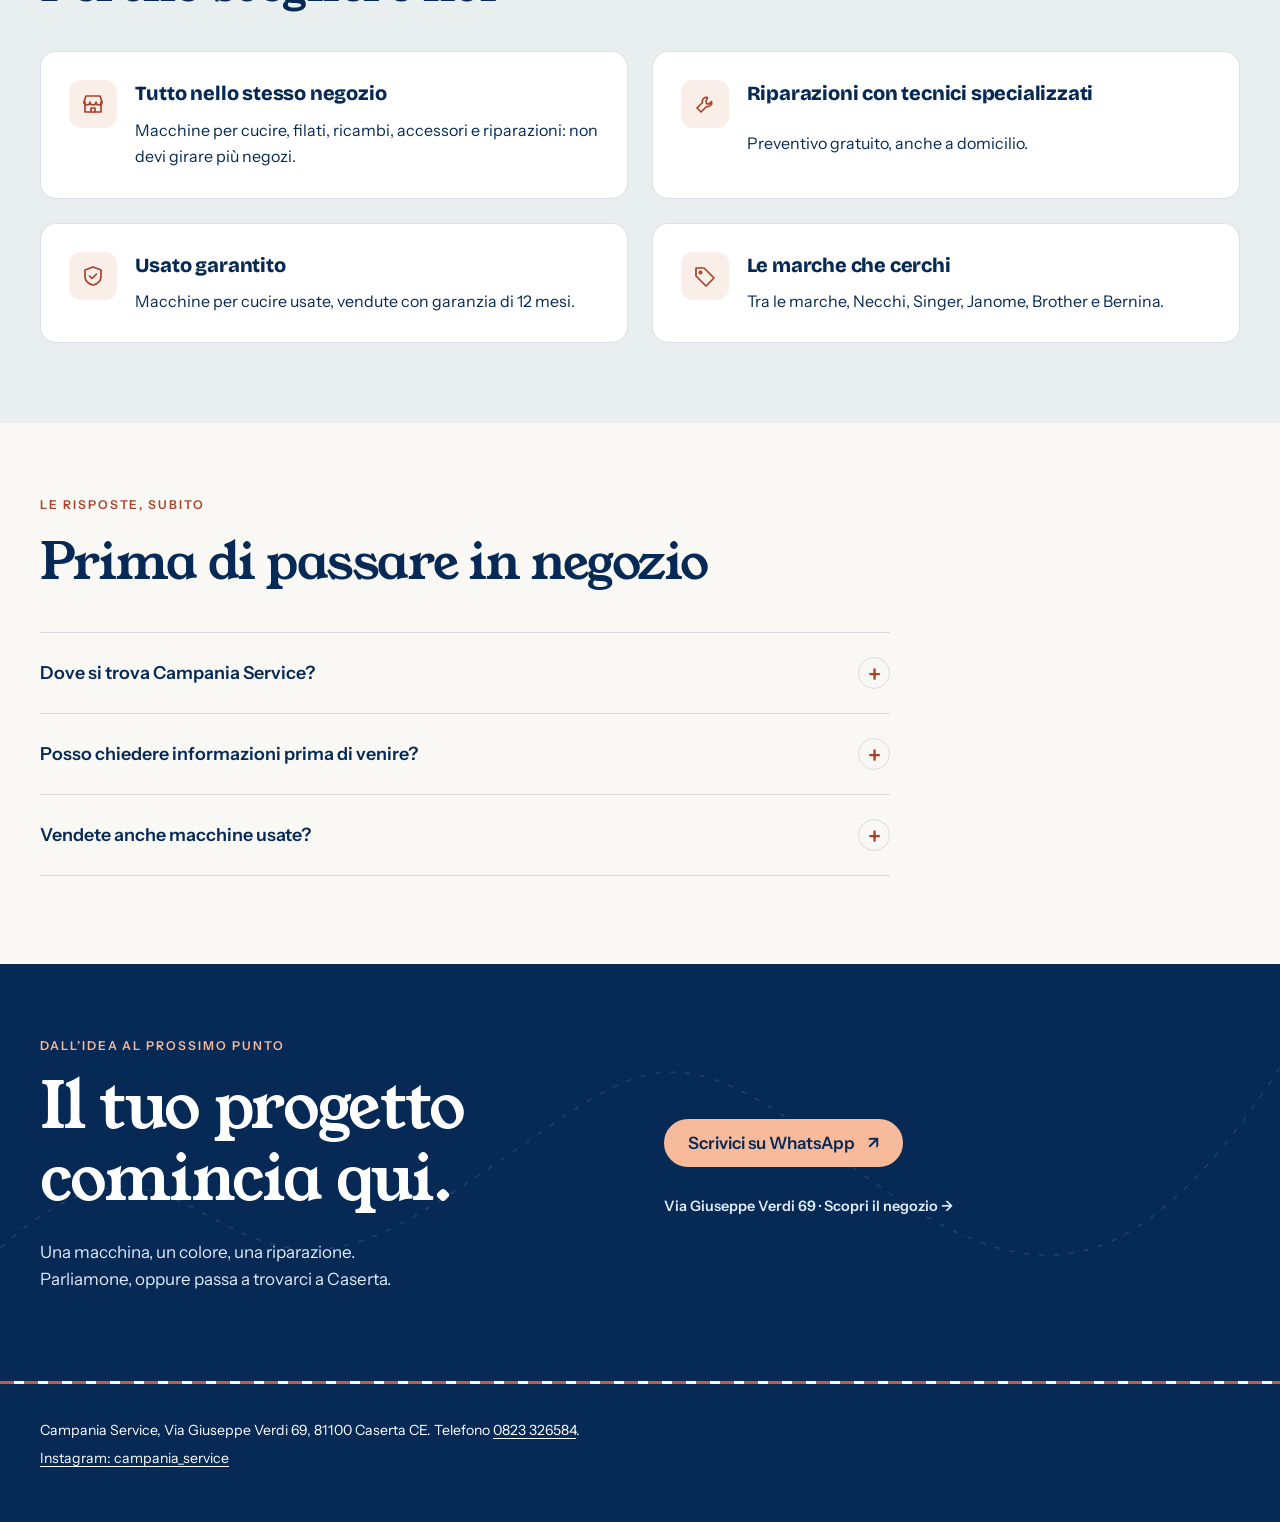
==== commit b7b4ed81: "Add files via upload" ====
--- a/index.html
+++ b/index.html
@@ -41,13 +41,14 @@
   ]
 }
 </script>
+<link href="modern.css?v=20261009-1" rel="stylesheet"/>
 </head>
 <body>
 <a class="skip" href="#contenuto">Vai al contenuto</a>
 <header>
 <div class="wrap bar">
 <a class="brand" href="index.html"><img alt="" class="brand-mark" height="120" src="images/logo-simbolo-header.png" width="140"/><span>Campania Service</span></a>
-<nav aria-label="Menu principale">
+<nav aria-label="Menu principale"><a aria-current="page" href="index.html">Home</a>
 <a href="index.html#chi-siamo">Chi siamo</a>
 <a href="macchine.html">Macchine</a>
 <a href="filati.html">Filati</a>
@@ -57,22 +58,23 @@
 </nav>
 <a class="btn primary" href="tel:+390823326584">Chiama</a>
 </div>
-</header>
+<div class="reading-progress" aria-hidden="true"><span></span></div></header>
 <main id="contenuto">
-<section class="hero">
+<section class="hero"><svg class="hero-thread" viewBox="0 0 1200 700" fill="none" aria-hidden="true"><path d="M-50 610C180 630 250 380 490 530S700 690 790 470 1000 140 1260 200"/></svg>
 <div class="wrap">
 <div>
 <p class="status" data-state="unknown" id="status">Controllo gli orari</p>
-<h1>Macchine per cucire, filati e riparazioni a Caserta</h1>
+<p class="eyebrow hero-eyebrow">Campania Service · Caserta</p><h1>Le tue idee.<br><em>Il nostro filo.</em></h1>
 <div aria-hidden="true" class="stitch draw"></div>
-<p class="lead">Trovi macchine per cucire, filati e riparazioni nello stesso negozio, in Via Giuseppe Verdi 69.</p>
+<p class="lead">Macchine per cucire, filati e riparazioni a Caserta. Tutto quello da cui partire, in Via Giuseppe Verdi 69.</p>
 <div class="btns">
 <a class="btn primary" href="tel:+390823326584">Chiama 0823 326584</a>
 <a class="btn" href="https://www.google.com/maps/search/?api=1&amp;query=Campania%20Service%20Via%20Giuseppe%20Verdi%2069%2081100%20Caserta%20CE" rel="noopener" target="_blank">Come arrivare</a>
 </div>
 </div>
-<div class="frame rv">
+<div class="hero-visual"><span class="photo-note">La creatività è di casa.</span><div class="frame rv">
 <img alt="Facciata del negozio Campania Service in Via Giuseppe Verdi 69, a Caserta" fetchpriority="high" height="1400" src="images/facciata.jpg" width="1050"/>
+</div>
 </div>
 </div>
 </section>
@@ -104,7 +106,7 @@
 </div>
 </div>
 </section>
-<section class="about" id="chi-siamo">
+<section class="modern-section soft-section"><div class="wrap"><div class="section-heading reveal"><p class="eyebrow">Un’idea. Tante possibilità.</p><h2>Che cosa vuoi creare oggi?</h2></div><div class="journey"><article class="journey-card reveal"><span class="step-number">01</span><h3>Il tuo primo punto</h3><p>Vuoi iniziare a cucire? Parti dalle macchine e raccontaci quali lavori vorresti realizzare.</p></article><article class="journey-card reveal"><span class="step-number">02</span><h3>Il colore giusto</h3><p>Un nuovo lavoro a maglia o all’uncinetto? Scopri i filati e confronta le tonalità dal vivo.</p></article><article class="journey-card reveal"><span class="step-number">03</span><h3>Di nuovo all’opera</h3><p>La tua macchina si è fermata? Descrivici il problema e chiedi un preventivo gratuito.</p></article></div><div class="path-links"><a href="macchine.html">Scopri le macchine →</a><a href="filati.html">Esplora i filati →</a><a href="riparazioni.html">Parliamo di riparazioni →</a></div></div></section><section class="about" id="chi-siamo">
 <div class="wrap about-grid">
 <div class="about-text">
 <h2 class="fx">Chi siamo</h2>
@@ -123,38 +125,30 @@
 <h2 class="fx">Perché scegliere noi</h2>
 <div class="why-grid">
 <article class="why-item fx">
-<span class="ico"><svg aria-hidden="true" fill="none" height="24" stroke="currentColor" stroke-width="1.7" viewbox="0 0 24 24" width="24"><path d="M4 10v10h16V10"></path><path d="M3 10l2-6h14l2 6"></path><path d="M3 10c0 1.7 1.3 3 3 3s3-1.3 3-3c0 1.7 1.3 3 3 3s3-1.3 3-3c0 1.7 1.3 3 3 3s3-1.3 3-3"></path><path d="M10 20v-4h4v4"></path></svg></span>
+<span class="ico"><svg aria-hidden="true" fill="none" height="24" stroke="currentColor" stroke-width="1.7" viewBox="0 0 24 24" width="24"><path d="M4 10v10h16V10"></path><path d="M3 10l2-6h14l2 6"></path><path d="M3 10c0 1.7 1.3 3 3 3s3-1.3 3-3c0 1.7 1.3 3 3 3s3-1.3 3-3c0 1.7 1.3 3 3 3s3-1.3 3-3"></path><path d="M10 20v-4h4v4"></path></svg></span>
 <h3>Tutto nello stesso negozio</h3>
 <p>Macchine per cucire, filati, ricambi, accessori e riparazioni: non devi girare più negozi.</p>
 </article>
 <article class="why-item fx">
-<span class="ico"><svg aria-hidden="true" fill="none" height="24" stroke="currentColor" stroke-width="1.7" viewbox="0 0 24 24" width="24"><path d="M14.5 5.5a4 4 0 00-5 5L4 16l4 4 5.5-5.5a4 4 0 005-5l-2.6 2.6-2.4-.5-.5-2.4z"></path></svg></span>
+<span class="ico"><svg aria-hidden="true" fill="none" height="24" stroke="currentColor" stroke-width="1.7" viewBox="0 0 24 24" width="24"><path d="M14.5 5.5a4 4 0 00-5 5L4 16l4 4 5.5-5.5a4 4 0 005-5l-2.6 2.6-2.4-.5-.5-2.4z"></path></svg></span>
 <h3>Riparazioni con tecnici specializzati</h3>
 <p>Preventivo gratuito, anche a domicilio.</p>
 </article>
 <article class="why-item fx">
-<span class="ico"><svg aria-hidden="true" fill="none" height="24" stroke="currentColor" stroke-width="1.7" viewbox="0 0 24 24" width="24"><path d="M12 3l8 3v6c0 4.5-3.2 8-8 9-4.8-1-8-4.5-8-9V6z"></path><path d="M8.5 12l2.5 2.5 4.5-4.5"></path></svg></span>
+<span class="ico"><svg aria-hidden="true" fill="none" height="24" stroke="currentColor" stroke-width="1.7" viewBox="0 0 24 24" width="24"><path d="M12 3l8 3v6c0 4.5-3.2 8-8 9-4.8-1-8-4.5-8-9V6z"></path><path d="M8.5 12l2.5 2.5 4.5-4.5"></path></svg></span>
 <h3>Usato garantito</h3>
 <p>Macchine per cucire usate, vendute con garanzia di 12 mesi.</p>
 </article>
 <article class="why-item fx">
-<span class="ico"><svg aria-hidden="true" fill="none" height="24" stroke="currentColor" stroke-width="1.7" viewbox="0 0 24 24" width="24"><path d="M3 12V4h8l10 10-8 8z"></path><circle cx="7.5" cy="8.5" r="1.2"></circle></svg></span>
+<span class="ico"><svg aria-hidden="true" fill="none" height="24" stroke="currentColor" stroke-width="1.7" viewBox="0 0 24 24" width="24"><path d="M3 12V4h8l10 10-8 8z"></path><circle cx="7.5" cy="8.5" r="1.2"></circle></svg></span>
 <h3>Le marche che cerchi</h3>
 <p>Tra le marche, Necchi, Singer, Janome, Brother e Bernina.</p>
 </article>
 </div>
 </div>
 </section>
-<section class="band">
-<div class="wrap fx">
-<div>
-<p class="hand">Ti aspettiamo in negozio!</p>
-<p>Via Giuseppe Verdi 69, Caserta. Aperti dal lunedì al venerdì 9:00–13:00 e 16:30–20:00, il sabato 9:00–13:00.</p>
-</div>
-<a class="btn primary" href="il-negozio.html">Il negozio e come arrivare</a>
-</div>
-</section>
-</main>
+
+<section class="modern-section faq-section"><div class="wrap"><div class="section-heading reveal"><p class="eyebrow">Le risposte, subito</p><h2>Prima di passare in negozio</h2></div><div class="faq-list"><details class="reveal"><summary>Dove si trova Campania Service?<span aria-hidden="true">+</span></summary><p>In Via Giuseppe Verdi 69, 81100 Caserta. Nella pagina “Il negozio” trovi orari e indicazioni.</p></details><details class="reveal"><summary>Posso chiedere informazioni prima di venire?<span aria-hidden="true">+</span></summary><p>Sì. Puoi chiamare lo 0823 326584 o scrivere su WhatsApp al +39 334 867 6958.</p></details><details class="reveal"><summary>Vendete anche macchine usate?<span aria-hidden="true">+</span></summary><p>Sì, macchine per cucire usate con garanzia di 12 mesi. Contattaci per conoscere le disponibilità attuali.</p></details></div></div></section><section class="project-cta"><div class="wrap"><div class="reveal"><p class="eyebrow">Dall’idea al prossimo punto</p><h2>Il tuo progetto<br>comincia qui.</h2><p>Una macchina, un colore, una riparazione.<br>Parliamone, oppure passa a trovarci a Caserta.</p></div><div class="cta-actions reveal"><a class="btn primary" href="https://wa.me/393348676958" target="_blank" rel="noopener noreferrer">Scrivici su WhatsApp <span aria-hidden="true">↗</span></a><a class="text-link" href="il-negozio.html">Via Giuseppe Verdi 69 · Scopri il negozio <span aria-hidden="true">→</span></a></div></div><svg class="cta-thread" viewBox="0 0 1200 380" fill="none" aria-hidden="true"><path d="M-20 280C180 80 190 350 390 230S600 30 780 170 1060 320 1220 60"/></svg></section></main>
 <div aria-hidden="true" class="stitch"></div>
 <footer>
 <div class="wrap">
@@ -169,5 +163,6 @@
     <path fill="currentColor" d="M20.52 3.48A11.88 11.88 0 0 0 12.04 0C5.46 0 .11 5.35.11 11.93c0 2.1.55 4.16 1.6 5.98L0 24l6.25-1.64a11.9 11.9 0 0 0 5.79 1.48h.01c6.58 0 11.94-5.35 11.94-11.93a11.85 11.85 0 0 0-3.47-8.43ZM12.04 21.82a9.9 9.9 0 0 1-5.04-1.38l-.36-.21-3.71.97.99-3.62-.24-.37a9.89 9.89 0 0 1-1.51-5.28c0-5.46 4.44-9.9 9.91-9.9a9.83 9.83 0 0 1 7 2.9 9.83 9.83 0 0 1 2.9 7c0 5.46-4.45 9.89-9.94 9.89Zm5.44-7.41c-.3-.15-1.76-.87-2.03-.97-.27-.1-.47-.15-.67.15-.2.3-.77.97-.94 1.17-.17.2-.35.22-.65.07-.3-.15-1.26-.46-2.4-1.48-.89-.79-1.48-1.76-1.66-2.06-.17-.3-.02-.46.13-.61.13-.13.3-.35.45-.52.15-.17.2-.3.3-.5.1-.2.05-.37-.02-.52-.08-.15-.67-1.61-.92-2.21-.24-.58-.49-.5-.67-.51h-.57c-.2 0-.52.07-.79.37-.27.3-1.04 1.02-1.04 2.49s1.07 2.89 1.21 3.09c.15.2 2.1 3.2 5.08 4.49.71.3 1.26.49 1.69.62.71.23 1.35.2 1.86.12.57-.08 1.76-.72 2.01-1.41.25-.7.25-1.29.17-1.41-.07-.13-.27-.2-.57-.35Z"/>
   </svg>
 </a>
+<script src="modern.js?v=20261009-1" defer></script>
 </body>
 </html>
--- a/modern.css
+++ b/modern.css
@@ -0,0 +1,34 @@
+/* Campania Service: colore, materia e un filo che unisce le pagine. */
+:root{--paper:#faf8f4;--mist:#ecefeb;--thread:#c65b3c;--thread-strong:#aa4229;--soft:#f0e9df;--line:rgba(6,42,85,.14)}
+body{background:var(--paper)}
+.wrap{width:min(1200px,100% - 4rem)}
+header{background:rgba(250,248,244,.94);backdrop-filter:blur(18px)}
+.bar{min-height:90px;padding:.85rem 0;gap:.6rem 1.5rem}.brand{font-size:1.3rem}.brand-mark{height:44px}
+nav{gap:.2rem 1.55rem;font-size:.95rem}.btn{border-radius:999px;gap:.7rem;transition:transform .25s,background .25s,color .25s,box-shadow .25s}.btn:hover{transform:translateY(-2px);box-shadow:0 8px 24px #062a5518}
+nav a{position:relative;border:0}nav a::after{position:absolute;content:"";height:2px;bottom:2px;left:0;right:0;background:var(--thread);transform:scaleX(0);transform-origin:left;transition:transform .25s}nav a:hover::after,nav a[aria-current="page"]::after{transform:scaleX(1)}
+.reading-progress{height:3px;position:absolute;bottom:-1px;left:0;right:0;pointer-events:none}.reading-progress span{display:block;height:100%;background:var(--thread);transform:scaleX(0);transform-origin:left}
+.eyebrow{font-size:.76rem;letter-spacing:.16em;font-family:var(--body);font-weight:600;line-height:1.6;color:var(--thread-strong)}
+.hero{position:relative;isolation:isolate;overflow:hidden;padding:4.8rem 0 5.5rem;background:radial-gradient(ellipse at 80% 10%,#eadbcb88,transparent 60%)}
+.hero .wrap{gap:4rem;position:relative}.hero h1{font-size:clamp(3.2rem,6vw,5.8rem);line-height:1.08;letter-spacing:-.045em}.hero h1 em{font-style:normal;color:var(--thread-strong)}
+.hero-eyebrow{margin-bottom:1rem}.hero p.lead{max-width:29rem;font-size:1.14rem}.hero .frame{width:100%;aspect-ratio:4/5;border-radius:100px 16px 16px 16px;outline:0;box-shadow:20px 20px 0 #e8ded0;max-width:none}.hero .status{font-size:.84rem;margin-bottom:1.6rem;background:#fff;border:1px solid var(--line)}
+.hero-visual{position:relative;width:100%;max-width:470px;justify-self:end}.photo-note{display:block;background:#fff7e8;color:var(--ink);padding:.8rem 1.2rem;font:600 1.8rem/1.2 var(--hand);transform:rotate(5deg);position:absolute;bottom:2rem;left:-2rem;z-index:2;box-shadow:0 8px 25px #062a5518;border-radius:3px}.hero-thread{position:absolute;inset:0;width:100%;height:100%;z-index:-1;pointer-events:none}.hero-thread path{stroke:var(--thread);stroke-width:1.5;stroke-dasharray:7 7;opacity:.45;animation:thread-flow 30s linear infinite}
+@keyframes thread-flow{to{stroke-dashoffset:-280}}
+.brand-strip{background:var(--ink);color:white;padding:1.75rem 0;border:0}.brand-strip p{font-size:.7rem;color:#cfdbec}.brand-list{gap:1rem 2.1rem}.brand-list span{font-size:1.55rem;transition:color .2s}.brand-list span:hover{color:#f7ba9a}
+.home-sec{padding:5.5rem 0}.tiles{grid-template-columns:repeat(4,minmax(0,1fr));gap:1.4rem}.tile{padding:.7rem .7rem 1.5rem;border:1px solid var(--line);border-radius:16px;background:#fff;position:relative;transition:transform .3s,box-shadow .3s}.tile .frame{aspect-ratio:4/5;border-radius:10px}.tile h3{font-size:1.25rem;padding:0 .35rem}.tile p{font-size:.95rem;padding:0 .35rem}.tile::after{content:"↗";position:absolute;top:1.35rem;right:1.35rem;background:var(--paper);width:34px;height:34px;border-radius:50%;display:grid;place-items:center;font-size:1.2rem;z-index:2}.tile:hover{transform:translateY(-7px);box-shadow:0 15px 30px #062a5510}.tile:hover h3{text-decoration:none}
+.about-main{border-radius:18px 100px 18px 18px}.about-text h2{font-size:clamp(2.5rem,4vw,3.5rem)}.why{background:#e9eeef}.why-item{border-radius:16px;transition:transform .3s,box-shadow .3s}.why-item:hover{transform:translateY(-4px);box-shadow:0 14px 24px #062a550b}
+.page-title{position:relative;min-height:340px;padding:4rem 350px 3.5rem 0}.page-title h1{font-size:clamp(2.6rem,4.8vw,4.3rem);letter-spacing:-.035em}.page-title>.eyebrow{margin-bottom:1.2rem}.page-title>.stitch{width:90px}.page-title>p:not(.eyebrow){font-size:1.08rem;max-width:43rem}.page-portrait{position:absolute;right:0;top:2.5rem;width:275px;height:275px;border-radius:50%;overflow:hidden;border:10px solid #fff;box-shadow:12px 12px 0 var(--soft)}.page-portrait img{width:100%;height:100%;object-fit:cover}.dark .page-title>.eyebrow{color:#ffcbb8}.dark{background:#082d52}.dark .page-portrait{border-color:#264969;box-shadow:12px 12px 0 #3c5971}
+.product-card{border-radius:16px;transition:transform .3s,box-shadow .3s}.product-card:hover{transform:translateY(-5px);box-shadow:0 16px 30px #062a5510}.product-card .frame{aspect-ratio:1.2;background:#f1ece5}.product-copy h2{font-size:1.2rem}.product-copy{padding:1.6rem}.product-card .frame img{transition:transform .7s}.product-card .frame:hover img{transform:scale(1.045)}.advice-card{background:var(--ink)}.advice-card .eyebrow{color:#f7ba9a}
+.modern-section{padding:5.5rem 0}.soft-section{background:var(--soft)}.section-heading{max-width:740px;margin-bottom:2.6rem}.section-heading h2{font-size:clamp(2.2rem,4vw,3.4rem);letter-spacing:-.03em}.section-heading .eyebrow{margin-bottom:1.2rem}.section-intro{font-size:1.15rem;max-width:42rem;margin-bottom:2rem}.journey{display:grid;grid-template-columns:repeat(3,minmax(0,1fr));gap:1.6rem}.journey-card{position:relative;padding:1.7rem;border-top:1px solid var(--line)}.step-number{font:400 3.2rem/1 var(--display);color:var(--thread-strong);display:block;margin-bottom:1.4rem}.journey-card h3{font-size:1.28rem;margin:0 0 .8rem;line-height:1.3}.journey-card p{font-size:1rem;margin:0;color:var(--denim)}.path-links{display:grid;grid-template-columns:repeat(3,minmax(0,1fr));gap:1.6rem;margin-top:1rem}.path-links a{padding:0 1.7rem;text-decoration:none;font-weight:600;font-size:.93rem;transition:color .2s}.path-links a:hover{color:var(--thread-strong)}
+.choice-layout{display:grid;grid-template-columns:1fr 1fr;gap:3.5rem;align-items:start}.choice-buttons{display:flex;flex-direction:column;gap:.75rem}.choice-button{display:flex;align-items:center;gap:1rem;text-align:left;border:1px solid var(--line);border-radius:12px;padding:1.1rem 1.3rem;font:500 1rem var(--body);color:var(--ink);background:#ffffff88;cursor:pointer;min-height:58px;transition:background .25s,transform .25s}.choice-button span:first-child{flex:1}.choice-button[aria-pressed=true]{background:var(--ink);color:white;border-color:var(--ink)}.choice-button:hover{transform:translateX(4px)}.choice-result{border-radius:20px;background:#fff;padding:2.5rem;min-height:350px;border:1px solid var(--line);position:relative}.choice-result::before{content:"";height:5px;width:70px;background:var(--thread);position:absolute;top:0;left:2.5rem}.choice-result h3{font:400 2rem/1.2 var(--display);margin:1rem 0}.choice-result>p:not(.eyebrow){color:var(--denim)}.text-link{text-decoration:none;font-weight:600;font-size:.98rem;display:inline-block;padding:.5rem 0}.text-link:hover{text-decoration:underline;text-underline-offset:5px}.small-note{font-size:.8rem!important;line-height:1.6;margin:1.5rem 0 0;color:var(--denim)}
+.editorial-split{display:grid;grid-template-columns:.9fr 1.1fr;gap:4rem;align-items:center}.photo-stack{position:relative}.photo-stack>img{width:100%;aspect-ratio:4/5;object-fit:cover;border-radius:90px 14px 14px 14px}.editorial-split .journey{grid-template-columns:1fr;gap:.2rem}.editorial-split .journey-card{padding:1.25rem 0 1.25rem 4rem}.editorial-split .step-number{font-size:2rem;position:absolute;left:0;top:1.3rem}.palette-studio{margin-top:4rem;background:var(--ink);color:white;border-radius:20px;padding:2.5rem;display:grid;grid-template-columns:1fr 1fr;gap:1rem 3rem;align-items:center}.palette-studio h3{font-size:1.45rem;margin-bottom:1rem}.palette-studio .eyebrow{color:#f7ba9a}.palette-studio p{margin-bottom:0}.palette-studio>.small-note{grid-column:1/-1;color:#cad7e5}.palette-buttons{display:flex;flex-wrap:wrap;gap:.6rem;margin-bottom:1.4rem}.palette-buttons button{font:500 .9rem var(--body);color:#fff;background:transparent;border:1px solid #ffffff70;border-radius:999px;min-height:44px;padding:.5rem 1rem;cursor:pointer}.palette-buttons button[aria-pressed=true]{background:#fff;color:var(--ink)}.swatches{display:flex;gap:.6rem}.swatches span{background:var(--swatch);height:74px;flex:1;border-radius:50% 50% 12px 12px;transition:background-color .5s,transform .4s}.swatches span:hover{transform:translateY(-6px)}
+.guarantee-layout{display:grid;grid-template-columns:260px 1fr;gap:3.5rem;align-items:center}.guarantee-layout .journey{grid-template-columns:1fr;gap:0}.guarantee-layout .journey-card{padding:1.2rem 0 1.2rem 4rem}.guarantee-layout .step-number{position:absolute;left:0;top:1.1rem;font-size:2rem}.guarantee-stamp{height:240px;width:240px;display:flex;flex-direction:column;justify-content:center;align-items:center;position:relative}.guarantee-stamp strong{font:400 6rem/1.2 var(--display);color:var(--thread-strong)}.guarantee-stamp>span{font-size:.9rem}.guarantee-stamp svg{position:absolute;inset:0;width:100%;height:100%;fill:none;stroke:var(--thread);stroke-width:1;stroke-dasharray:5 5;animation:stamp-spin 60s linear infinite}@keyframes stamp-spin{to{transform:rotate(360deg)}}
+.service-note{margin-top:3rem;display:flex;gap:1.5rem;align-items:center;background:#fff;border-radius:16px;padding:2rem}.service-note h3{font-size:1.2rem;margin-bottom:.6rem}.service-note p{font-size:1rem;margin:0;max-width:42rem}.service-note .btn{flex-shrink:0}.note-mark{font:400 3rem var(--display);color:var(--thread-strong)}
+.faq-section{padding-top:4.5rem}.faq-list{max-width:850px}.faq-list details{border-top:1px solid var(--line)}.faq-list details:last-child{border-bottom:1px solid var(--line)}.faq-list summary{display:flex;align-items:center;justify-content:space-between;gap:1rem;list-style:none;padding:1.5rem 0;font:600 1.12rem/1.4 var(--body);cursor:pointer}.faq-list summary::-webkit-details-marker{display:none}.faq-list summary span{flex-shrink:0;display:grid;place-items:center;width:32px;height:32px;border-radius:50%;border:1px solid var(--line);color:var(--thread-strong);font-size:1.5rem;transition:transform .25s}.faq-list details[open] summary span{transform:rotate(45deg)}.faq-list details>p{padding:0 3rem 1.3rem 0;margin:0;max-width:750px;color:var(--denim);animation:faq-appear .25s ease}@keyframes faq-appear{from{opacity:0;transform:translateY(-6px)}to{opacity:1;transform:none}}
+.project-cta{padding:4.5rem 0;background:var(--ink);color:white;position:relative;overflow:hidden;isolation:isolate}.project-cta>.wrap{display:grid;grid-template-columns:1fr 1fr;gap:3rem;align-items:center}.project-cta h2{font-size:clamp(2.7rem,5vw,4.5rem);line-height:1.12;margin-bottom:1.5rem;letter-spacing:-.025em}.project-cta p{color:#dfebf7}.project-cta .eyebrow{color:#f7ba9a}.cta-actions{display:flex;flex-direction:column;align-items:flex-start;gap:1.2rem}.project-cta .text-link{font-size:.9rem;color:#dfebf7}.project-cta .btn.primary{background:#f7ba9a;border-color:#f7ba9a;color:var(--ink)}.project-cta .btn.primary:hover{background:white;border-color:white}.cta-thread{position:absolute;inset:0;width:100%;height:100%;pointer-events:none;z-index:-1}.cta-thread path{stroke:#fff;stroke-width:1;stroke-dasharray:5 9;opacity:.15;animation:thread-flow 30s linear infinite}
+.band{background:#e9eeef;padding:2.3rem 0}footer{padding:2.2rem 0 3rem}footer .wrap{padding-right:70px}footer p{font-size:.88rem}dialog img{border-radius:12px}dialog .x{border-radius:999px}.map{border-radius:18px}.contact{gap:3rem}.hours tr.today{background:#f0e9df}.hours th,.hours td{padding:.65rem .5rem}.whatsapp-float{background:#167b42}.whatsapp-float:hover{background:#116836}
+/* Reveal is opt-in after the observer is created; no JavaScript means visible content. */
+.motion-ready .reveal{opacity:0;transform:translateY(22px);transition:opacity .65s ease,transform .65s cubic-bezier(.2,.7,.2,1);transition-delay:var(--delay,0ms)}.motion-ready .reveal.visible{opacity:1;transform:none}
+@media(min-width:1200px){.bar{flex-wrap:nowrap;gap:1.4rem}.brand{order:0;white-space:nowrap;font-size:1.15rem}nav{order:0;width:auto;flex:1;gap:1.2rem;font-size:.88rem;justify-content:flex-end}.bar>.btn{order:0;font-size:.9rem;min-height:42px;padding:0 1.1rem}html{scroll-padding-top:110px}}
+@media(max-width:1000px){.tiles{grid-template-columns:repeat(2,minmax(0,1fr))}.hero .wrap{gap:2.7rem}.hero .frame{max-width:450px}.hero-visual{justify-self:center}.page-title{padding-right:280px}.page-portrait{width:230px;height:230px}.editorial-split{gap:2.5rem}.service-note{flex-wrap:wrap}.guarantee-layout{gap:2rem}.choice-layout{gap:2rem}}
+@media(max-width:700px){.wrap{width:calc(100% - 2rem)}.hero{padding:2.5rem 0 3.7rem}.hero h1{font-size:clamp(3rem,12vw,4.5rem)}.hero .wrap{grid-template-columns:1fr;gap:2.8rem}.hero-visual{width:85%;max-width:360px}.hero .frame{border-radius:70px 12px 12px 12px;aspect-ratio:1/1;box-shadow:12px 12px 0 #e8ded0}.photo-note{font-size:1.5rem;left:-1rem;bottom:1.2rem}.hero p.lead{font-size:1.04rem}.brand-strip{padding:1.4rem 0}.brand-strip .wrap{justify-content:center}.brand-list{justify-content:center;gap:.6rem 1.3rem}.brand-list span{font-size:1.2rem}.home-sec,.modern-section{padding:3.5rem 0}.tiles{gap:1rem}.tile{padding:.5rem .5rem 1rem}.tile h3{font-size:1.12rem}.tile p{font-size:.9rem}.tile .frame{aspect-ratio:1/1}.tile::after{width:28px;height:28px;top:1rem;right:1rem}.page-title{padding:2.5rem 0;min-height:0;display:flex;flex-direction:column}.page-title h1{font-size:2.6rem}.page-title>.eyebrow{margin-bottom:.9rem}.page-portrait{position:relative;top:auto;right:auto;order:5;width:170px;height:170px;align-self:flex-end;margin:1.3rem 1rem .5rem 0;border-width:6px}.page-title .stitch{margin:1.2rem 0}.page-title>.btns{order:6}.section-heading{margin-bottom:2rem}.section-heading h2{font-size:2.2rem}.journey,.choice-layout,.editorial-split,.guarantee-layout,.project-cta>.wrap{grid-template-columns:1fr;gap:1.4rem}.journey-card{padding:1.5rem 0 1.5rem 4.5rem}.journey-card .step-number{position:absolute;left:0;top:1.4rem;font-size:2.6rem}.path-links{grid-template-columns:1fr;margin-top:1.4rem;gap:1rem}.path-links a{padding:.7rem 0;border-bottom:1px solid var(--line)}.choice-result{padding:2rem 1.5rem;min-height:0}.choice-result::before{left:1.5rem}.photo-stack{max-width:450px;margin-bottom:1.5rem}.photo-stack>img{aspect-ratio:1.2}.palette-studio{grid-template-columns:1fr;padding:1.75rem 1.5rem;gap:1.5rem;margin-top:2.5rem}.swatches span{height:65px}.guarantee-stamp{width:200px;height:200px;justify-self:center;margin-bottom:1rem}.guarantee-stamp strong{font-size:5rem}.service-note{padding:1.5rem;gap:1rem}.note-mark{display:none}.service-note .btn{width:100%}.faq-list summary{font-size:1rem}.project-cta{padding:3.5rem 0}.project-cta h2{font-size:3rem}.cta-actions{gap:1rem}.bar{padding:.7rem 0}.brand{font-size:1.05rem}nav{gap:.1rem 1rem;font-size:.86rem}.bar>.btn{min-height:40px;padding:0 .9rem}.contact{grid-template-columns:1fr}.gallery-sec{padding-bottom:3rem}.catalog,.catalog.two{grid-template-columns:1fr}.gallery-sec .product-card .frame{aspect-ratio:1.35}}
+@media(prefers-reduced-motion:reduce){html{scroll-behavior:auto}*,*::before,*::after{animation:none!important;transition:none!important}.motion-ready .reveal{opacity:1;transform:none}.tile:hover,.product-card:hover,.btn:hover,.choice-button:hover,.swatches span:hover{transform:none}}
